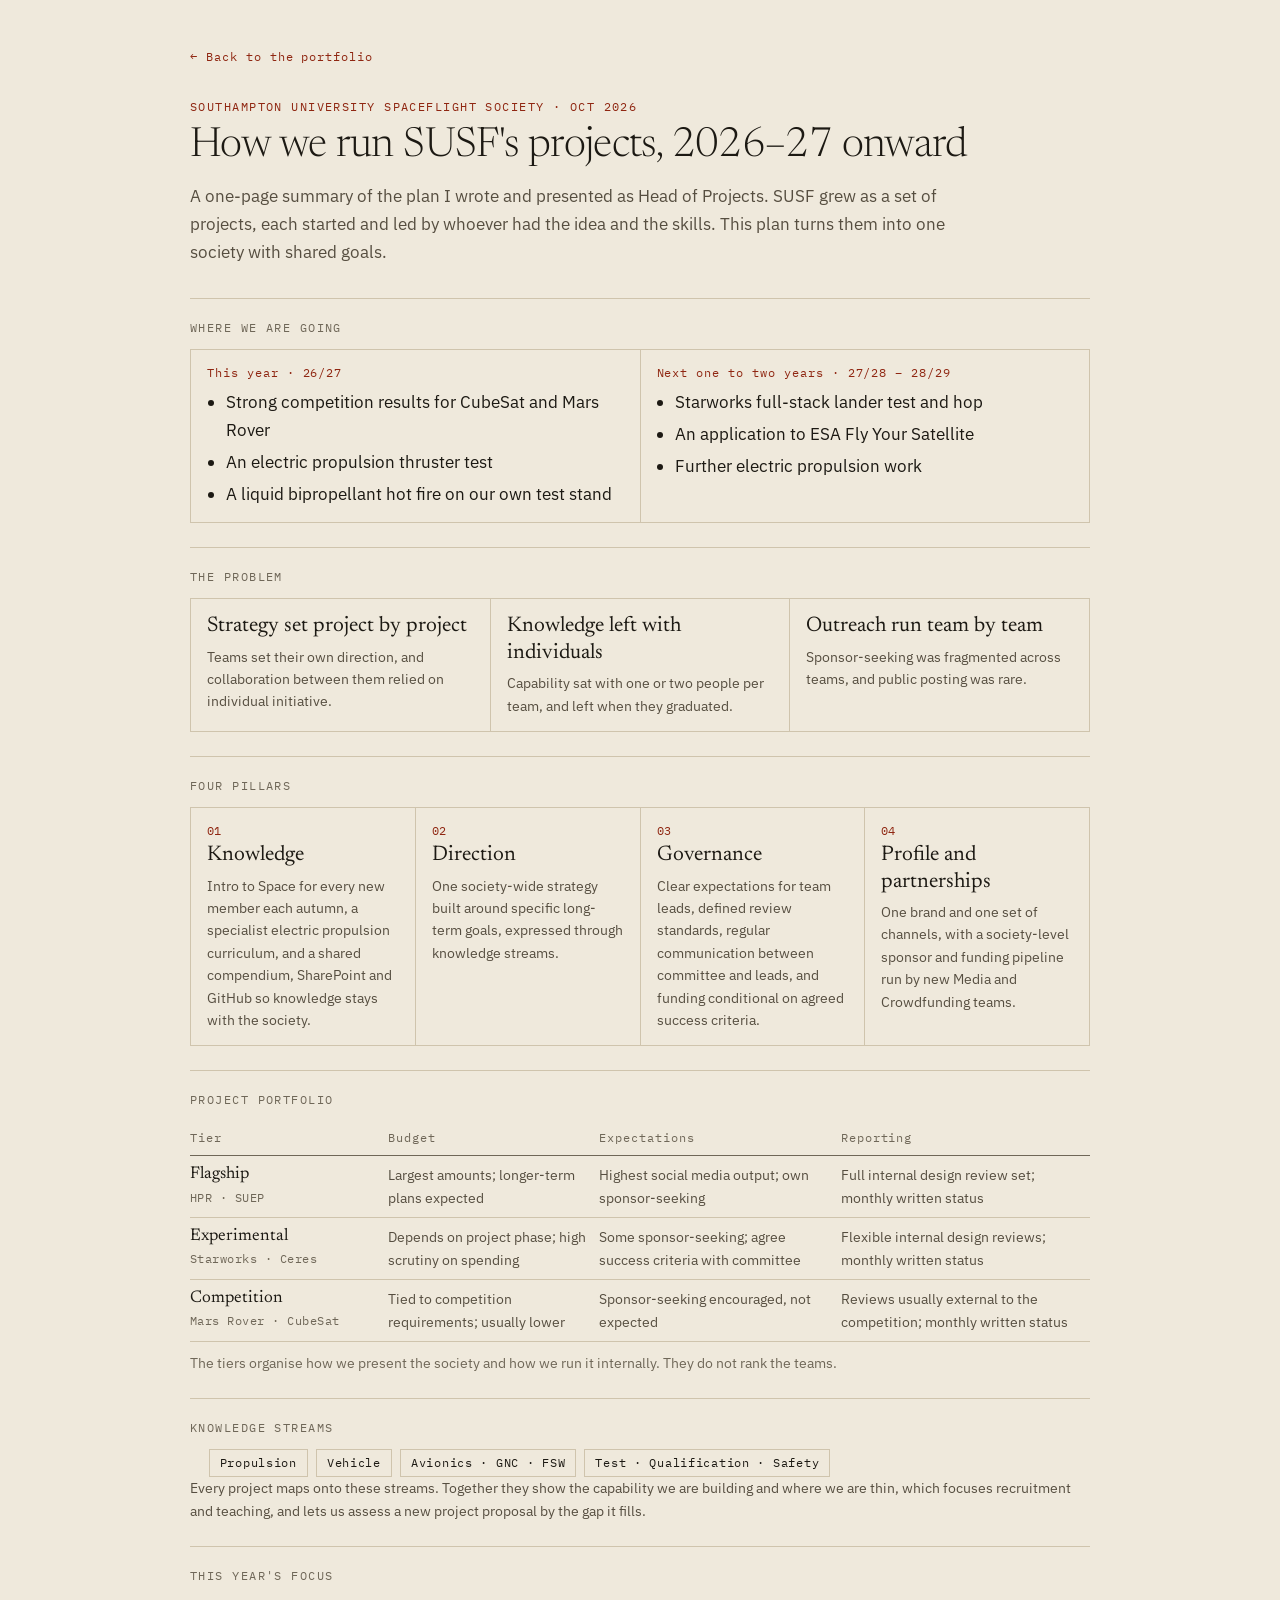
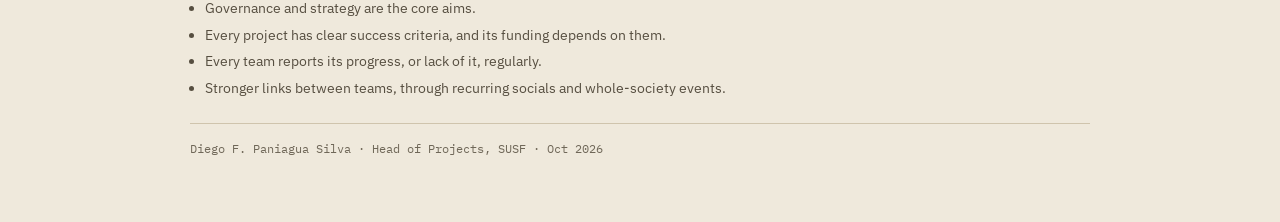
==== strategy.html @ 5a8490ea "Update stylesheet version and enhance About section styles - Updated the stylesheet version in strat" ====
<!doctype html>
<html lang="en">
<head>
  <meta charset="utf-8">
  <meta name="viewport" content="width=device-width, initial-scale=1">
  <title>SUSF Projects Summary</title>
  <meta name="description" content="One-page summary of the plan for Southampton University Spaceflight Society's projects, 2026–27 onward, by Diego Paniagua Silva, Head of Projects.">
  <script>
    try { var t = localStorage.getItem("theme"); if (t) document.documentElement.dataset.theme = t; } catch (e) {}
  </script>
  <link rel="preconnect" href="https://fonts.googleapis.com">
  <link rel="preconnect" href="https://fonts.gstatic.com" crossorigin>
  <link href="https://fonts.googleapis.com/css2?family=IBM+Plex+Mono&family=IBM+Plex+Sans:wght@400;500&family=Newsreader:ital,opsz,wght@0,6..72,300;0,6..72,400;1,6..72,300&display=swap" rel="stylesheet">
  <link rel="stylesheet" href="styles.css?v=2026-10-24g">
  <style>
    /* One-pager: same tokens as the portfolio; fits one A4 sheet when printed. */
    .op { max-width: 980px; margin: 0 auto; padding: 48px var(--gutter) 64px; }
    .op-back { font: var(--s-2)/1.5 var(--mono); letter-spacing: .08em; margin: 0 0 32px; }
    .op-eyebrow { font: var(--s-2)/1.5 var(--mono); letter-spacing: .12em; text-transform: uppercase; color: var(--accent-text); margin: 0 0 8px; }
    .op h1 { font: 300 var(--s4)/1.1 var(--serif); letter-spacing: -.015em; margin: 0 0 12px; }
    .op-lede { color: var(--ink-2); max-width: 46em; margin: 0 0 32px; }
    .op h2 { font: var(--s-2)/1.5 var(--mono); letter-spacing: .12em; text-transform: uppercase; color: var(--ink-3); margin: 0 0 12px; font-weight: 400; }
    .op section { border-top: 1px solid var(--rule); padding: 20px 0 24px; }
    :where(.op) p, :where(.op) li { margin: 0; }
    .op ul { margin: 0; padding-left: 1.1em; }
    .op li + li { margin-top: 4px; }
    .op h3 { font: 400 var(--s1)/1.25 var(--serif); margin: 0 0 6px; }
    .op-cols { display: grid; gap: 1px; background: var(--rule); border: 1px solid var(--rule); }
    .op-cols > div { background: var(--paper); padding: 14px 16px; }
    .op-cols.two { grid-template-columns: repeat(2, minmax(0, 1fr)); }
    .op-cols.three { grid-template-columns: repeat(3, minmax(0, 1fr)); }
    .op-cols.four { grid-template-columns: repeat(4, minmax(0, 1fr)); }
    .op-when { font: var(--s-2)/1.5 var(--mono); letter-spacing: .08em; color: var(--accent-text); margin: 0 0 6px !important; }
    .op-num { font: var(--s-2)/1.5 var(--mono); color: var(--accent-text); margin: 0 0 2px !important; }
    .op-small { font-size: var(--s-1); color: var(--ink-2); }
    .op table { width: 100%; max-width: none; margin: 0; border-collapse: collapse; font-size: var(--s-1); }
    .op th, .op td { text-align: left; vertical-align: top; padding: 8px 12px 8px 0; border-bottom: 1px solid var(--rule); font-family: var(--sans); font-variant-numeric: normal; color: var(--ink-2); }
    .op thead th { border-bottom-color: var(--ink-3); }
    .op thead th { font: var(--s-2)/1.5 var(--mono); letter-spacing: .08em; color: var(--ink-3); font-weight: 400; }
    .op tbody th { font: 400 var(--s0)/1.3 var(--serif); letter-spacing: 0; color: var(--ink); width: 22%; }
    .op tbody th span { display: block; font: var(--s-2)/1.5 var(--mono); letter-spacing: .04em; color: var(--ink-3); margin-top: 2px; }
    .op-note { font-size: var(--s-1); color: var(--ink-3); margin-top: 10px !important; }
    .op-streams { display: flex; flex-wrap: wrap; gap: 8px; margin: 0 0 10px; padding: 0; list-style: none; }
    .op-streams li { margin: 0 !important; font: var(--s-2)/1.5 var(--mono); letter-spacing: .06em; border: 1px solid var(--rule); padding: 4px 10px; }
    .op-sign { font: var(--s-2)/1.5 var(--mono); color: var(--ink-3); border-top: 1px solid var(--rule); padding-top: 16px; margin: 0; }
    @media (max-width: 720px) {
      .op { padding-top: 32px; }
      .op-cols.three, .op-cols.four { grid-template-columns: minmax(0, 1fr); }
      .op table, .op thead, .op tbody, .op tr, .op th, .op td { display: block; }
      .op thead { display: none; }
      .op tbody tr { border-bottom: 1px solid var(--rule); padding: 10px 0; }
      .op th, .op td { border: 0; padding: 2px 0; }
      .op tbody th { width: auto; }
      .op td::before { content: attr(data-label) ": "; color: var(--ink-3); }
    }
    @media (max-width: 480px) { .op-cols.two { grid-template-columns: minmax(0, 1fr); } }
    @page { size: A4; margin: 12mm; }
    @media print {
      .op { padding: 0; max-width: none; font-size: 10.5px; line-height: 1.4; }
      .op-back { display: none; }
      .op h1 { font-size: 26px; margin-bottom: 6px; }
      .op-lede { margin-bottom: 12px; }
      .op section { padding: 10px 0 12px; break-inside: avoid; }
      .op h2 { margin-bottom: 6px; font-size: 9px; }
      .op h3 { font-size: 13px; margin-bottom: 3px; }
      .op-cols > div { padding: 8px 10px; }
      .op-small, .op table, .op-note { font-size: 10px; }
      .op th, .op td { padding: 4px 10px 4px 0; }
      .op tbody th { font-size: 12px; }
      .op-eyebrow, .op-when, .op-num, .op thead th, .op tbody th span, .op-streams li, .op-sign { font-size: 9px; }
      .op li + li { margin-top: 2px; }
    }
  </style>
</head>
<body>
<main class="op">
  <p class="op-back"><a href="index.html#head-of-projects">← Back to the portfolio</a></p>

  <p class="op-eyebrow">Southampton University Spaceflight Society · Oct 2026</p>
  <h1>How we run SUSF's projects, 2026–27 onward</h1>
  <p class="op-lede">A one-page summary of the plan I wrote and presented as Head of Projects. SUSF grew as a set of projects, each started and led by whoever had the idea and the skills. This plan turns them into one society with shared goals.</p>

  <section>
    <h2>Where we are going</h2>
    <div class="op-cols two">
      <div>
        <p class="op-when">This year · 26/27</p>
        <ul>
          <li>Strong competition results for CubeSat and Mars Rover</li>
          <li>An electric propulsion thruster test</li>
          <li>A liquid bipropellant hot fire on our own test stand</li>
        </ul>
      </div>
      <div>
        <p class="op-when">Next one to two years · 27/28 – 28/29</p>
        <ul>
          <li>Starworks full-stack lander test and hop</li>
          <li>An application to ESA Fly Your Satellite</li>
          <li>Further electric propulsion work</li>
        </ul>
      </div>
    </div>
  </section>

  <section>
    <h2>The problem</h2>
    <div class="op-cols three">
      <div><h3>Strategy set project by project</h3><p class="op-small">Teams set their own direction, and collaboration between them relied on individual initiative.</p></div>
      <div><h3>Knowledge left with individuals</h3><p class="op-small">Capability sat with one or two people per team, and left when they graduated.</p></div>
      <div><h3>Outreach run team by team</h3><p class="op-small">Sponsor-seeking was fragmented across teams, and public posting was rare.</p></div>
    </div>
  </section>

  <section>
    <h2>Four pillars</h2>
    <div class="op-cols four">
      <div><p class="op-num">01</p><h3>Knowledge</h3><p class="op-small">Intro to Space for every new member each autumn, a specialist electric propulsion curriculum, and a shared compendium, SharePoint and GitHub so knowledge stays with the society.</p></div>
      <div><p class="op-num">02</p><h3>Direction</h3><p class="op-small">One society-wide strategy built around specific long-term goals, expressed through knowledge streams.</p></div>
      <div><p class="op-num">03</p><h3>Governance</h3><p class="op-small">Clear expectations for team leads, defined review standards, regular communication between committee and leads, and funding conditional on agreed success criteria.</p></div>
      <div><p class="op-num">04</p><h3>Profile and partnerships</h3><p class="op-small">One brand and one set of channels, with a society-level sponsor and funding pipeline run by new Media and Crowdfunding teams.</p></div>
    </div>
  </section>

  <section>
    <h2>Project portfolio</h2>
    <table>
      <thead><tr><th scope="col">Tier</th><th scope="col">Budget</th><th scope="col">Expectations</th><th scope="col">Reporting</th></tr></thead>
      <tbody>
        <tr><th scope="row">Flagship<span>HPR · SUEP</span></th><td data-label="Budget">Largest amounts; longer-term plans expected</td><td data-label="Expectations">Highest social media output; own sponsor-seeking</td><td data-label="Reporting">Full internal design review set; monthly written status</td></tr>
        <tr><th scope="row">Experimental<span>Starworks · Ceres</span></th><td data-label="Budget">Depends on project phase; high scrutiny on spending</td><td data-label="Expectations">Some sponsor-seeking; agree success criteria with committee</td><td data-label="Reporting">Flexible internal design reviews; monthly written status</td></tr>
        <tr><th scope="row">Competition<span>Mars Rover · CubeSat</span></th><td data-label="Budget">Tied to competition requirements; usually lower</td><td data-label="Expectations">Sponsor-seeking encouraged, not expected</td><td data-label="Reporting">Reviews usually external to the competition; monthly written status</td></tr>
      </tbody>
    </table>
    <p class="op-note">The tiers organise how we present the society and how we run it internally. They do not rank the teams.</p>
  </section>

  <section>
    <h2>Knowledge streams</h2>
    <ul class="op-streams">
      <li>Propulsion</li><li>Vehicle</li><li>Avionics · GNC · FSW</li><li>Test · Qualification · Safety</li>
    </ul>
    <p class="op-small">Every project maps onto these streams. Together they show the capability we are building and where we are thin, which focuses recruitment and teaching, and lets us assess a new project proposal by the gap it fills.</p>
  </section>

  <section>
    <h2>This year's focus</h2>
    <ul class="op-small">
      <li>Governance and strategy are the core aims.</li>
      <li>Every project has clear success criteria, and its funding depends on them.</li>
      <li>Every team reports its progress, or lack of it, regularly.</li>
      <li>Stronger links between teams, through recurring socials and whole-society events.</li>
    </ul>
  </section>

  <p class="op-sign">Diego F. Paniagua Silva · Head of Projects, SUSF · Oct 2026</p>
</main>
</body>
</html>
---- styles.css ----
@charset "UTF-8";
/* Design System v2 — web profile.
   Anchor 17px, modular ratio 1.25. Follows the visitor's system theme; the toggle overrides it; print is always light. */

:root {
  /* Dark — screen default */
  --paper: #0b0d0f;
  --paper-2: #12161a;
  --paper-3: #1c2329;
  --rule: #262e35;
  --ink: #e9e7e2;
  --ink-2: #99a3ab;
  --ink-3: #788289;
  --accent: #ae3019;
  --accent-text: #d95a40;
  --accent-wash: #26130f;
  --state-ok: #7d9668;
  --state-warn: #c09c62;

  /* Type scale (s-2 … s5) */
  --s-2: 12px;        /* raised from 10.88px: 12px readability floor */
  --s-1: 13.6px;
  --s0: 17px;
  --s1: 21.25px;
  --s2: 26.56px;
  --s3: 33.2px;
  --s4: 41.5px;
  --s5: 51.88px;

  --serif: "Newsreader", Georgia, serif;
  --sans: "IBM Plex Sans", system-ui, -apple-system, "Segoe UI", sans-serif;
  --mono: "IBM Plex Mono", ui-monospace, "SF Mono", Menlo, monospace;

  --gutter: 40px;
  color-scheme: dark;
}

@media (prefers-color-scheme: light) {
  :root:not([data-theme="dark"]) {
    --paper: #efe9dc;
    --paper-2: #f8f3e8;
    --paper-3: #e4dcc9;
    --rule: #cfc4ad;
    --ink: #1c1913;
    --ink-2: #564e40;
    --ink-3: #6f6758;
    --accent: #9b2a13;
    --accent-text: #8f2611;
    --accent-wash: #efdfd4;
    --state-ok: #4f6b3f;
    --state-warn: #826227;
    color-scheme: light;
  }
}

:root[data-theme="light"] {
  --paper: #efe9dc;
  --paper-2: #f8f3e8;
  --paper-3: #e4dcc9;
  --rule: #cfc4ad;
  --ink: #1c1913;
  --ink-2: #564e40;
  --ink-3: #6f6758;
  --accent: #9b2a13;
  --accent-text: #8f2611;
  --accent-wash: #efdfd4;
  --state-ok: #4f6b3f;
  --state-warn: #826227;
  color-scheme: light;
}

* { box-sizing: border-box; }

html { scroll-padding-top: 72px; }

body {
  margin: 0;
  background: var(--paper);
  color: var(--ink);
  font: 400 var(--s0)/1.65 var(--sans);
  -webkit-font-smoothing: antialiased;
  transition: background .25s ease, color .25s ease;
}

a { color: var(--accent-text); text-decoration: none; }
a:hover { text-decoration: underline; text-decoration-thickness: 1px; text-underline-offset: .18em; }
:focus-visible { outline: 2px solid var(--accent-text); outline-offset: 2px; }

.skip {
  position: absolute; left: -9999px; top: 8px; z-index: 20;
  background: var(--paper-2); color: var(--ink); padding: 8px 16px;
  font: var(--s-1) var(--mono);
}
.skip:focus { left: 8px; }

.wrap { max-width: 1180px; margin: 0 auto; padding: 0 var(--gutter); }
.measure { max-width: 860px; }

/* ---------- Top bar ---------- */
.topbar {
  position: sticky; top: 0; z-index: 10;
  background: var(--paper);
  border-bottom: 1px solid var(--rule);
  transition: background .25s ease;
}
.topbar .wrap { display: flex; align-items: center; gap: 32px; height: 56px; }
.topbar .name { font: 400 var(--s1)/1 var(--serif); color: var(--ink); white-space: nowrap; letter-spacing: -.01em; }
.topbar .name:hover { text-decoration: none; }
.topbar nav { display: flex; gap: 24px; margin-left: auto; overflow-x: auto; scrollbar-width: none; }
.topbar nav::-webkit-scrollbar { display: none; }
.topbar nav a { font: var(--s-2)/1 var(--mono); letter-spacing: .12em; color: var(--ink-2); white-space: nowrap; }
.topbar nav a:hover { color: var(--ink); text-decoration: none; }

.toggle {
  flex: none; width: 30px; height: 30px; border-radius: 50%;
  border: 1px solid var(--rule); background: none; color: var(--ink-2);
  display: grid; place-items: center; cursor: pointer; padding: 0;
}
.toggle:hover { color: var(--ink); }
.toggle svg { width: 13px; height: 13px; }

/* ---------- Data rows, inline: key/value pairs on one line ---------- */
.meta { display: flex; flex-wrap: wrap; gap: 6px 28px; margin: 0; }
.meta > span { display: inline-flex; align-items: baseline; gap: 10px; }
.meta .k { font: var(--s-2)/1.5 var(--mono); letter-spacing: .12em; color: var(--ink-3); }
.meta .v { font-size: var(--s-1); line-height: 1.5; color: var(--ink); }

/* ---------- Hero ---------- */
.hero { padding: 64px 0; border-bottom: 1px solid var(--rule); }
.hero h1 {
  font: 300 clamp(var(--s4), 6vw, var(--s5))/1.08 var(--serif);
  letter-spacing: -.015em; margin: 0 0 24px;
}
.hero .lede { font-size: var(--s1); line-height: 1.5; color: var(--ink-2); max-width: 32em; margin: 0 0 24px; }
.hero .lede strong { color: var(--ink); font-weight: 500; }
.hero .meta { margin-bottom: 32px; }
.hero-grid { display: grid; grid-template-columns: minmax(0, 1.55fr) minmax(0, .95fr); gap: 0 72px; align-items: center; }

/* Portrait with orbits */
.portrait { position: relative; margin: 0; aspect-ratio: 1; max-width: 420px; width: 100%; justify-self: end; display: grid; place-items: center; }
.orbits { position: absolute; inset: 0; width: 100%; height: 100%; overflow: visible; }
.orbit { transform-origin: 150px 150px; transform: rotate(var(--r)); animation: orbit var(--t) linear infinite; }
.orbit.rev { animation-name: orbit-rev; }
.orbit ellipse { fill: none; stroke: var(--rule); stroke-width: 1; }
.orbit.dashed ellipse { stroke-dasharray: 3 5; }
.orbit.dotted ellipse { stroke-dasharray: 2 6; }
.orbit .body { fill: var(--ink-2); }
.orbit .body.accent { fill: var(--accent); }
@keyframes orbit { from { transform: rotate(var(--r)); } to { transform: rotate(calc(var(--r) + 360deg)); } }
@keyframes orbit-rev { from { transform: rotate(var(--r)); } to { transform: rotate(calc(var(--r) - 360deg)); } }
@media (prefers-reduced-motion: reduce) { .orbit { animation: none; } }

.photo {
  position: relative; width: 52%; aspect-ratio: 1; border-radius: 50%; overflow: hidden;
  background: var(--paper-3); border: 1px solid var(--rule);
  display: grid; place-items: center;
}
.photo span { font: var(--s-2)/1 var(--mono); letter-spacing: .12em; color: var(--ink-2); }
.photo img { position: absolute; inset: 0; width: 100%; height: 100%; object-fit: cover; }

/* Buttons */
.links { display: flex; flex-wrap: wrap; gap: 12px; }
.btn[hidden] { display: none; }
.btn {
  font: var(--s-2)/1 var(--mono); letter-spacing: .12em;
  padding: 13px 22px; border: 1px solid var(--rule); color: var(--ink-2); background: none; cursor: pointer;
}
.btn:hover { color: var(--ink); text-decoration: none; }
.btn.primary { border-color: var(--accent); color: var(--accent-text); }

/* Hairline grid */
.grid {
  display: grid; gap: 1px;
  background: var(--rule); border: 1px solid var(--rule);
}
.grid > * { background: var(--paper-2); }


/* ---------- Sections ---------- */
section.block { padding: 64px 0 0; }
.block-head { margin-bottom: 32px; display: flex; flex-wrap: wrap; align-items: flex-end; justify-content: space-between; gap: 16px 32px; }
.block-head .num { font: var(--s-2)/1.5 var(--mono); letter-spacing: .12em; color: var(--accent-text); margin: 0 0 8px; }
.block-head h2 { font: 300 var(--s4)/1.1 var(--serif); letter-spacing: -.015em; margin: 0 0 12px; }
.block-head p { color: var(--ink-2); max-width: 62ch; margin: 0; }
.block-head .btn { padding: 9px 16px; }

/* ---------- About (in the title section) ---------- */
.about { max-width: 62ch; margin: 0 0 24px; border-top: 1px solid var(--rule); border-bottom: 1px solid var(--rule); }
.about > summary { list-style: none; cursor: pointer; display: flex; justify-content: space-between; align-items: center; gap: 16px; padding: 12px 0; }
.about > summary::-webkit-details-marker { display: none; }
.about-label { font: var(--s-1)/1.5 var(--mono); letter-spacing: .12em; color: var(--accent-text); }
.about .fold { display: inline-flex; align-items: center; justify-content: center; width: 28px; height: 28px; border: 1px solid var(--accent); color: var(--accent-text); font-size: var(--s0); }
.about > summary:hover .about-label { color: var(--ink); }
.about > summary:hover .fold { background: var(--accent); color: var(--paper); }
.about[open] .fold::after { content: "\2212"; }
.about-body { padding: 4px 0 8px; }
.about p { color: var(--ink-2); margin: 0 0 12px; }

/* ---------- Flagships ---------- */
.flagship { border-top: 1px solid var(--ink-3); padding: 28px 0 0; }
.flagship > summary { list-style: none; cursor: pointer; display: block; padding-bottom: 28px; }
.flagship > summary::-webkit-details-marker { display: none; }
.flagship[open] > summary { padding-bottom: 0; }
.flagship[open] { padding-bottom: 40px; }
.flag-top { display: flex; justify-content: space-between; align-items: baseline; gap: 16px; margin: 0 0 12px; }
.flag-label { font: var(--s-2)/1.5 var(--mono); letter-spacing: .12em; color: var(--accent-text); }
.flagship[open] .fold::after { content: "\2212"; }
.flagship > summary:hover .fold { color: var(--ink); }
.lead-short { display: block; color: var(--ink-2); max-width: 62ch; }
.flagship[open] .lead-short { display: none; }
.flag-body .lead { margin: 0 0 20px; }
.flag-body { padding-top: 4px; }
.flagship h3 { font: 400 var(--s3)/1.15 var(--serif); letter-spacing: -.015em; margin: 0 0 10px; max-width: 22em; }
.flagship.main h3 { font-size: var(--s4); font-weight: 300; }
.flagship .meta { margin-bottom: 20px; }
.flagship .lead { color: var(--ink-2); max-width: 62ch; }
.flagship.main .lead { font-size: var(--s1); line-height: 1.5; color: var(--ink); max-width: 34em; }
.flagship .sections { margin-bottom: 24px; }
.meta .v.status { text-align: left; }

/* Before -> after table: text in every column */
table.ba { max-width: 720px; }
table.ba th, table.ba td { text-align: left; font-family: var(--sans); font-variant-numeric: normal; }
table.ba td:first-child { font: var(--s-2)/1.5 var(--mono); letter-spacing: .12em; color: var(--ink-3); white-space: nowrap; }
table.ba td:nth-child(2) { color: var(--ink-3); }
table.ba td:nth-child(3) { color: var(--ink); font-size: var(--s-1); }

.sections .rows { margin-top: 12px; max-width: 420px; }
.rows { margin: 0; }
.rows div { display: flex; justify-content: space-between; align-items: baseline; gap: 16px; padding: 6px 0; border-bottom: 1px solid var(--rule); }
.rows div:first-child { border-top: 1px solid var(--rule); }
.rows dt { font: var(--s-2)/1.5 var(--mono); letter-spacing: .12em; color: var(--ink-3); margin: 0; }
.rows dd { margin: 0; font-size: var(--s-1); color: var(--ink); text-align: right; }

/* Dated list (milestones, timelines inside an entry) */
.dated { margin: 0; padding: 0; list-style: none; }
.dated li { display: grid; grid-template-columns: 88px minmax(0, 1fr); gap: 16px; padding: 6px 0; border-bottom: 1px solid var(--rule); }
.dated li:first-child { border-top: 1px solid var(--rule); }
.dated .d { font: var(--s-2)/1.9 var(--mono); letter-spacing: .12em; color: var(--ink-3); }

/* Placeholder for a missing asset: visible on purpose until filled */
.asset-todo {
  display: block; margin: 8px 0 0; padding: 14px 16px; max-width: 420px;
  border: 1px dashed var(--accent); background: var(--accent-wash); color: var(--accent-text);
  font: var(--s-2)/1.5 var(--mono); letter-spacing: .12em;
}

.when-mini { font: var(--s-2)/1.5 var(--mono); letter-spacing: .12em; color: var(--ink-3); margin: 0 0 8px; }
.xlink { margin: 0; color: var(--ink-2); }
.next-text { font-size: var(--s1); line-height: 1.5; color: var(--ink) !important; }
.journey li.upcoming::before { border-style: dashed; }
.journey li.upcoming .when { color: var(--accent-text); }
.journey li.milestone::before { border-style: solid; background: var(--accent); width: 13px; height: 13px; top: 5px; left: calc(var(--date) + var(--gap) / 2 - 6px); }
.journey li.milestone h3 { font-size: var(--s2); color: var(--accent-text); }

/* ---------- Ledger: one row per piece, click to open ---------- */
.ledger { --cols: 120px minmax(0, 1fr) 112px 16px; border-top: 1px solid var(--ink-3); }
.ledger-head, .row > summary { display: grid; grid-template-columns: var(--cols); gap: 24px; }
.ledger-head {
  padding: 8px 0; border-bottom: 1px solid var(--rule);
  font: var(--s-2)/1.5 var(--mono); letter-spacing: .12em; color: var(--ink-3);
}
.ledger-head span:nth-child(3) { text-align: right; }

.row { border-bottom: 1px solid var(--rule); }
.row > summary { list-style: none; cursor: pointer; align-items: baseline; padding: 16px 0; }
.row:not([open]) .hook { display: none; }
.row:not([open]) h3 { margin: 0; }
.row > summary::-webkit-details-marker { display: none; }
.row .when { font: var(--s-2)/1.5 var(--mono); letter-spacing: .12em; color: var(--ink-3); }
.row h3 { font: 400 var(--s1)/1.3 var(--serif); letter-spacing: -.01em; margin: 0 0 4px; }
.hook { display: block; color: var(--ink-2); font-size: var(--s-1); line-height: 1.55; max-width: 62ch; }
.status { font: var(--s-2)/1.5 var(--mono); letter-spacing: .12em; text-align: right; }
.status.ok { color: var(--state-ok); }
.status.warn { color: var(--state-warn); }
.status.off { color: var(--ink-3); }
.status.accent { color: var(--accent-text); }
.fold { font: var(--s-1)/1 var(--mono); color: var(--ink-3); text-align: right; }
.fold::after { content: "+"; }
.row[open] .fold::after { content: "\2212"; }
.row > summary:hover .fold, .row > summary:hover .when { color: var(--ink); }

.row-body { padding: 0 0 32px calc(120px + 24px); }
.row-body .meta { margin-bottom: 20px; }

/* Six-part engineering write-up: why, method, stack & code, learnt, next */
.sections { margin: 0; max-width: 64ch; }
.sections > div { padding: 16px 0; border-top: 1px solid var(--rule); }
.sections > div:first-child { border-top: 0; padding-top: 0; }
.sections dt { font: var(--s-2)/1.5 var(--mono); letter-spacing: .12em; color: var(--ink-3); margin: 0 0 6px; }
.sections dd { margin: 0; color: var(--ink-2); }
.sections table { margin: 16px 0 0; }
.sections .tags { margin-bottom: 8px; }
.sections .note { font-size: var(--s-1); color: var(--ink-3); }
.sections .repo { font: var(--s-2)/1.5 var(--mono); letter-spacing: .06em; }
.todo { background: var(--accent-wash); color: var(--accent-text); padding: 2px 6px; font-size: var(--s-1); }

.metrics { grid-template-columns: repeat(3, 1fr); margin: 0 0 24px; max-width: 720px; }
.metrics > div { background: var(--paper); padding: 16px; }
.metrics b { display: block; font: 400 var(--s2)/1.15 var(--serif); letter-spacing: -.01em; white-space: nowrap; margin-bottom: 4px; }
.metrics span { display: block; font-size: var(--s-1); line-height: 1.4; color: var(--ink-2); }

.points { margin: 0 0 24px; padding-left: 20px; max-width: 62ch; }
.points li { margin: 0 0 8px; color: var(--ink-2); }
.points li strong { color: var(--ink); font-weight: 500; }
.points li::marker { color: var(--ink-3); }

.tags { display: flex; flex-wrap: wrap; gap: 4px 16px; margin: 0; padding: 0; list-style: none; }
.tags li { font: var(--s-2)/1.5 var(--mono); letter-spacing: .12em; color: var(--ink-3); }

.foot { display: flex; flex-wrap: wrap; align-items: baseline; justify-content: space-between; gap: 12px 24px; }
.foot a { font: var(--s-2)/1.5 var(--mono); letter-spacing: .12em; }

/* "More detail" inside a card */
.more { margin-top: 24px; border-top: 1px solid var(--rule); padding-top: 16px; max-width: 62ch; }
.more > summary {
  cursor: pointer; list-style: none;
  font: var(--s-2)/1.5 var(--mono); letter-spacing: .12em; color: var(--accent-text);
}
.more > summary::-webkit-details-marker { display: none; }
.more > summary::before { content: "+ "; }
.more[open] > summary::before { content: "− "; }
.more h4 { font: 400 var(--s1)/1.3 var(--serif); margin: 24px 0 8px; }
.more p { margin: 0 0 16px; color: var(--ink-2); font-size: var(--s-1); line-height: 1.7; }
.more p strong { color: var(--ink); font-weight: 500; }

table { border-collapse: collapse; width: 100%; max-width: 62ch; margin: 0 0 24px; font-size: var(--s-1); }
th { font: var(--s-2)/1.5 var(--mono); letter-spacing: .12em; color: var(--ink-3); text-align: left; font-weight: 400; border-bottom: 1px solid var(--ink-3); padding: 8px 12px 8px 0; }
td { border-bottom: 1px solid var(--rule); padding: 8px 12px 8px 0; color: var(--ink-2); }
th:not(:first-child), td:not(:first-child) { text-align: right; font-variant-numeric: tabular-nums; }
td:not(:first-child) { font-family: var(--mono); color: var(--ink); }

.subhead { font: 400 var(--s1)/1.3 var(--serif); margin: 48px 0 16px; }

.mini { grid-template-columns: repeat(auto-fit, minmax(260px, 360px)); width: fit-content; max-width: 100%; }
.mini article { padding: 24px; }
.mini h4 { font: 400 var(--s1)/1.3 var(--serif); margin: 0 0 8px; }
.mini p { font-size: var(--s-1); color: var(--ink-2); margin: 0 0 16px; }

/* ---------- Journey ---------- */
/* Timeline: date column, a vertical rule, and a marker per entry */
.journey { --date: 96px; --gap: 36px; margin: 0; padding: 0; list-style: none; position: relative; max-width: 900px; }
.journey::before {
  content: ""; position: absolute; top: 8px; bottom: 8px;
  left: calc(var(--date) + var(--gap) / 2); width: 1px; background: var(--rule);
}
.journey li {
  position: relative; display: grid; grid-template-columns: var(--date) minmax(0, 1fr);
  column-gap: var(--gap); padding: 0 0 32px;
}
.journey li::before {
  content: ""; position: absolute; top: 7px;
  left: calc(var(--date) + var(--gap) / 2 - 4px);
  width: 9px; height: 9px; border-radius: 50%;
  background: var(--paper); border: 1px solid var(--accent);
}
.journey li > * { grid-column: 2; }
.journey .when {
  grid-column: 1; grid-row: 1 / span 3; text-align: right;
  font: var(--s-2)/1.5 var(--mono); letter-spacing: .12em; color: var(--ink-3); margin: 4px 0 0;
}
.journey h3 { font: 400 var(--s1)/1.3 var(--serif); letter-spacing: -.01em; margin: 0 0 8px; }
.journey p { margin: 0; color: var(--ink-2); max-width: 62ch; }
.journey .thumb { margin: 16px 0 0; max-width: 320px; }
.journey .thumb img { display: block; width: 100%; aspect-ratio: 4 / 3; object-fit: cover; border: 1px solid var(--rule); }
.journey .thumb figcaption { font: var(--s-1)/1.5 var(--sans); letter-spacing: 0; color: var(--ink-3); margin-top: 6px; }

/* ---------- Journey year groups ---------- */
.years { border-top: 1px solid var(--ink-3); max-width: 900px; }
.year { border-bottom: 1px solid var(--rule); }
.year > summary { list-style: none; cursor: pointer; display: flex; align-items: baseline; gap: 20px; padding: 16px 0; }
.year > summary::-webkit-details-marker { display: none; }
.year-label { font: 400 var(--s2)/1.2 var(--serif); letter-spacing: -.01em; color: var(--ink); }
.year-count { font: var(--s-2)/1.5 var(--mono); letter-spacing: .12em; color: var(--ink-3); }
.year > summary .fold { margin-left: auto; }
.year[open] .fold::after { content: "\2212"; }
.year > summary:hover .fold, .year > summary:hover .year-count { color: var(--ink); }
.year > .journey { padding: 8px 0 8px; }

/* ---------- Closing: what's next ---------- */
.closing .num { font: var(--s-2)/1.5 var(--mono); letter-spacing: .12em; color: var(--accent-text); margin: 0 0 8px; }
.closing h2 { font: 300 var(--s4)/1.1 var(--serif); letter-spacing: -.015em; margin: 0 0 12px; }
.closing .next-text { max-width: 34em; margin: 0 0 28px; }

/* ---------- Footer ---------- */
footer { border-top: 1px solid var(--rule); margin-top: 64px; padding: 48px 0 64px; }
footer .wrap { display: flex; flex-wrap: wrap; gap: 12px 32px; justify-content: space-between; }
footer, footer a { font: var(--s-2)/1.5 var(--mono); letter-spacing: .12em; }
footer { color: var(--ink-3); }

/* ---------- Breakpoints: 1024 / 720 ---------- */
@media (max-width: 1024px) {
  .metrics b { font-size: var(--s1); }
}

@media (max-width: 720px) {
  :root { --gutter: 16px; }
  .topbar .name { display: none; }
  .topbar .wrap { gap: 12px; }
  .topbar nav { margin-left: 0; gap: 10px; }
  .topbar nav a { letter-spacing: 0; }
  .topbar nav a[href="#contact"] { display: none; }
  .toggle { margin-left: auto; }
  .hero { padding: 64px 0; }
  .hero .lede { font-size: var(--s0); }
  .hero-grid { grid-template-columns: minmax(0, 1fr); }
  .portrait { grid-row: 1; justify-self: center; max-width: 260px; margin-bottom: 32px; }
  section.block { padding-top: 64px; }
  .block-head h2, .closing h2 { font-size: var(--s3); }
  .ledger-head { display: none; }
  .row > summary { grid-template-columns: minmax(0, 1fr) auto auto; gap: 4px 12px; }
  .row .when { grid-column: 1; grid-row: 1; }
  .row .status { grid-column: 2; grid-row: 1; }
  .row .fold { grid-column: 3; grid-row: 1; }
  .row > summary > div { grid-column: 1 / -1; }
  .row-body { padding-left: 0; }
  .flagship.main h3 { font-size: var(--s3); }
  .flagship h3 { font-size: var(--s2); }
  .flagship.main .lead { font-size: var(--s0); }
  table.ba td:first-child { white-space: normal; }


  .journey::before { left: 4px; }
  .journey li { grid-template-columns: minmax(0, 1fr); padding-left: 28px; }
  .journey li::before { left: 0; }
  .journey li.milestone::before { left: -2px; }
  .journey li > *, .journey .when { grid-column: 1; }
  .journey .when { grid-row: auto; text-align: left; margin: 0 0 4px; }

  /* Hairline grid fallback: single column, rules between cells */
  .grid { display: block; background: none; border: 0; }
  .grid > * { border-top: 1px solid var(--rule); }
  .grid > *:last-child { border-bottom: 1px solid var(--rule); }
  .metrics > div { background: none; padding: 12px 0; }
  .mini article { padding: 24px 0; background: none; }
}

@media print {
  :root, :root[data-theme] {
    --paper: #efe9dc; --paper-2: #f8f3e8; --paper-3: #e4dcc9; --rule: #cfc4ad;
    --ink: #1c1913; --ink-2: #564e40; --ink-3: #6f6758;
    --accent: #9b2a13; --accent-text: #8f2611; --state-ok: #4f6b3f; --state-warn: #826227;
    color-scheme: light;
  }
  .topbar, .toggle, .skip, .fold, .block-head .btn, .more > summary, .ledger-head { display: none; }
}

/* Key/value rows nested inside a section keep their own styling */
.sections .rows dt { margin: 0; }
.sections .rows dd { color: var(--ink); }

/* Current section in the nav, and back-to-top links */
.topbar nav a.active { color: var(--accent-text); }
.to-top { margin: 24px 0 0; text-align: right; }
.to-top a { font: var(--s-2)/1.5 var(--mono); letter-spacing: .12em; color: var(--ink-3); }
.to-top a:hover { color: var(--ink); text-decoration: none; }
@media print { .to-top { display: none; } }

/* Figure inside a flagship */
.figure { margin: 0 0 24px; max-width: 560px; }
.figure img { display: block; width: 100%; height: auto; border: 1px solid var(--rule); }
.figure figcaption { font: var(--s-1)/1.5 var(--sans); letter-spacing: 0; color: var(--ink-3); margin-top: 6px; }

/* Screenshot gallery inside a flagship (2 x 2, one column on phones) */
.gallery { display: grid; grid-template-columns: repeat(2, minmax(0, 1fr)); gap: 16px; margin: 0 0 28px; max-width: 980px; }
.gallery figure { margin: 0; }
.gallery img { display: block; width: 100%; height: auto; border: 1px solid var(--rule); }
.gallery figcaption { font: var(--s-1)/1.5 var(--sans); letter-spacing: 0; color: var(--ink-3); margin-top: 6px; }
@media (max-width: 720px) { .gallery { grid-template-columns: minmax(0, 1fr); } }
.row-body .gallery { margin: 16px 0; max-width: 820px; align-items: start; }
.row-body .gallery + .sections > div:first-child { border-top: 1px solid var(--rule); padding-top: 16px; }

/* Photo grid (uniform 4:3 thumbnails; click for the full photo) */
.sections > div:has(.photos) dd { max-width: none; }
.photos { display: grid; grid-template-columns: repeat(3, minmax(0, 1fr)); gap: 12px; margin-top: 8px; width: 100%; }
/* On wide screens the grid breaks out past the text column to 980px; below that it would overflow. */
@media (min-width: 1240px) { .photos { width: 980px; } }
.photos figure { margin: 0; }
.photos img { display: block; width: 100%; height: auto; aspect-ratio: 4 / 3; object-fit: cover; border: 1px solid var(--rule); }
.photos figcaption { font: var(--s-1)/1.5 var(--sans); letter-spacing: 0; color: var(--ink-3); margin-top: 6px; }
@media (max-width: 720px) { .photos { grid-template-columns: repeat(2, minmax(0, 1fr)); } }
.sections > div:has(.photos) dd { max-width: none; }
.photos.two { grid-template-columns: repeat(2, minmax(0, 1fr)); align-items: start; }
.photos.two img { aspect-ratio: auto; object-fit: contain; }
@media (max-width: 720px) { .photos.two { grid-template-columns: minmax(0, 1fr); } }
.photos.natural { align-items: start; }
.photos.wide img { aspect-ratio: 16 / 9; object-fit: cover; }
.photos .video { margin: 0; max-width: none; }
.photos .video video { aspect-ratio: 16 / 9; }
.photos .video figcaption { margin-top: 6px; }
.caption-note { font: var(--s-1)/1.5 var(--sans); color: var(--ink-3); margin-top: 8px; }
.photos.natural img { aspect-ratio: auto; }

/* Inline video */
.video { margin: 16px 0 0; max-width: 480px; }
.video video { display: block; width: 100%; height: auto; border: 1px solid var(--rule); background: #000; }
.video figcaption { font-size: var(--s-1); color: var(--ink-3); margin-top: 8px; line-height: 1.5; }

/* Scorpio 3 media: CAD and video stacked on the left, tall FEA on the right */
.media-stack { grid-template-rows: auto auto; }
.media-stack > figure:nth-child(1) { grid-column: 1; grid-row: 1; }
.media-stack > figure:nth-child(2) { grid-column: 2; grid-row: 1 / span 2; }
.media-stack > figure:nth-child(3) { grid-column: 1; grid-row: 2; margin: 0; max-width: none; }
@media (max-width: 720px) {
  .media-stack > figure:nth-child(n) { grid-column: 1; grid-row: auto; }
}

/* Document list (downloads) */
.docs { list-style: none; margin: 0 0 8px; padding: 0; }
.docs li { padding: 6px 0; border-bottom: 1px solid var(--rule); display: flex; flex-wrap: wrap; gap: 4px 12px; align-items: baseline; }
.docs li:first-child { border-top: 1px solid var(--rule); }
.docs a::after { content: " →"; }
.sections dd p.note { margin: 8px 0 0; }
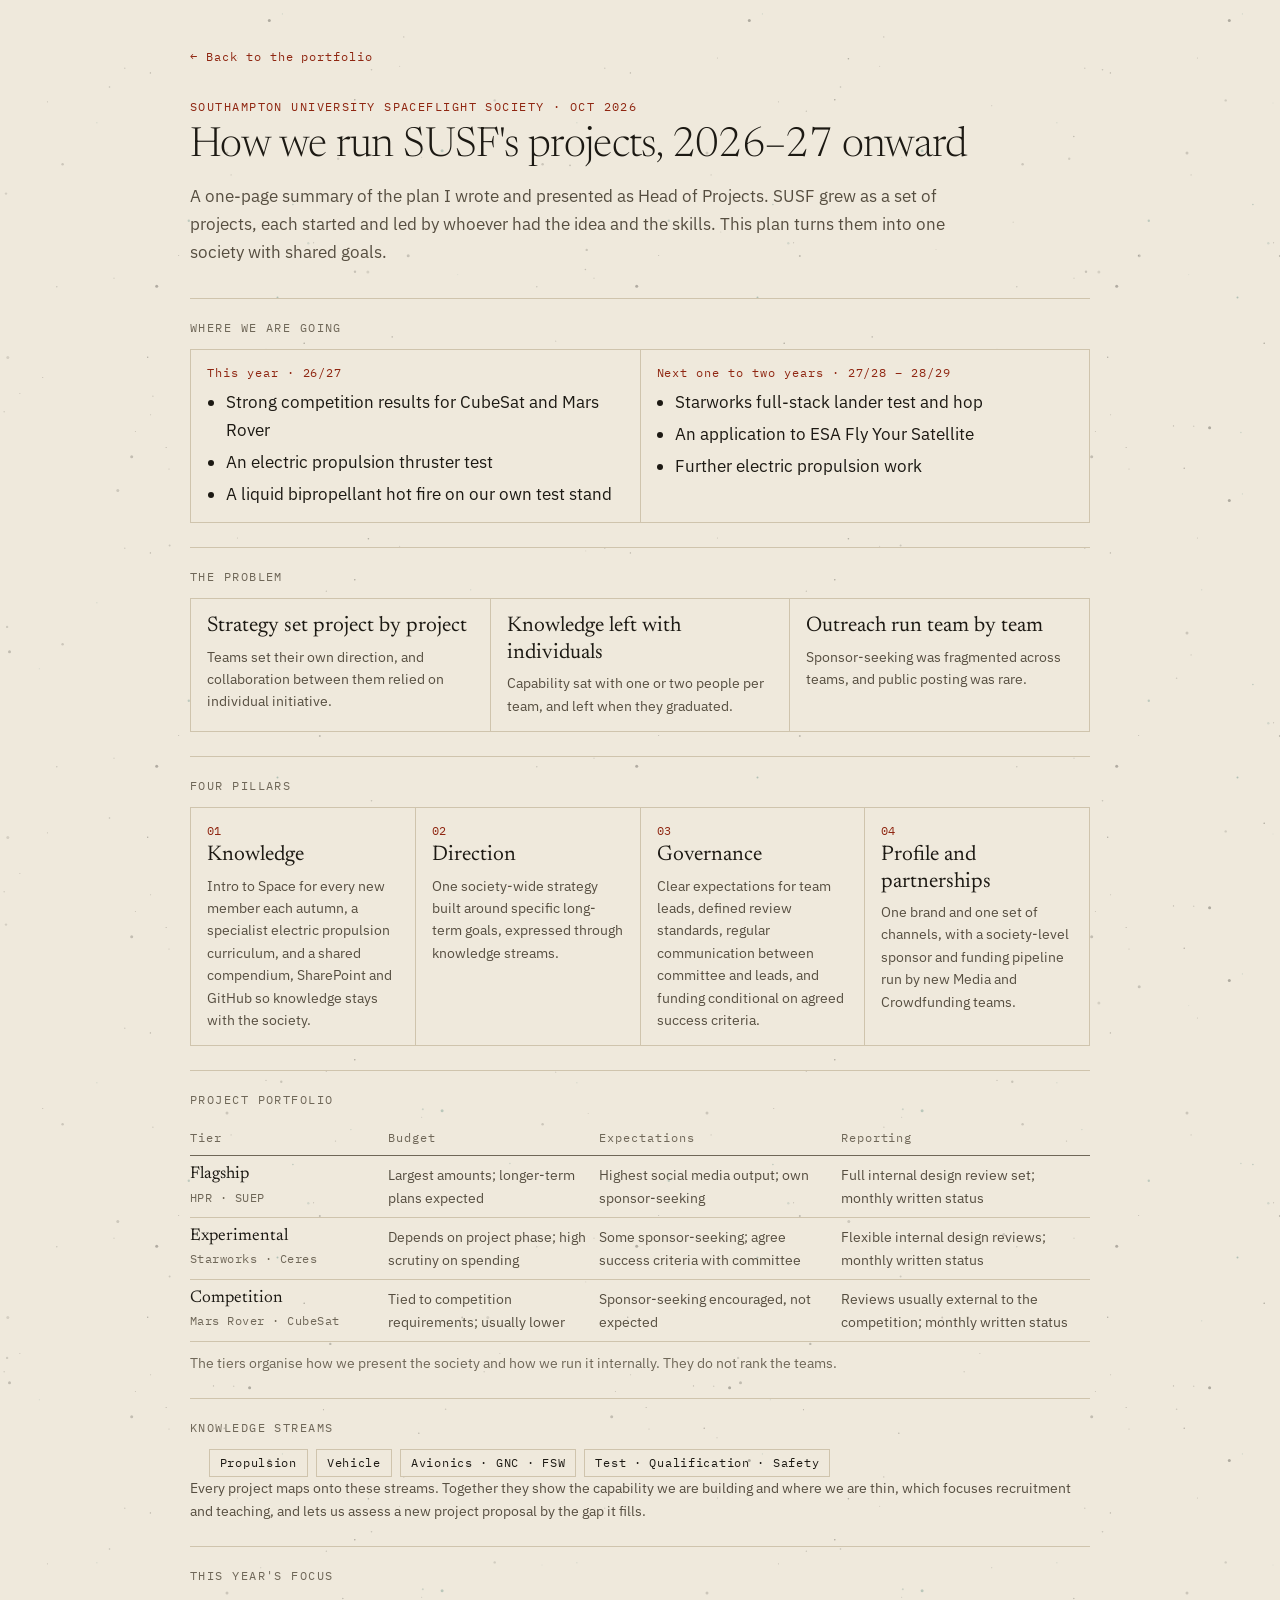
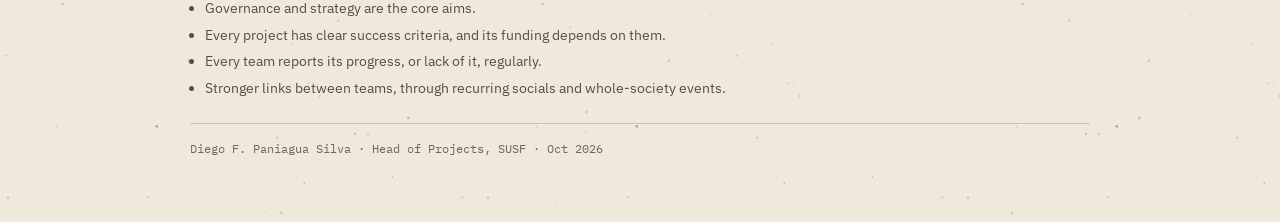
==== commit 95d1dc3f: "Add verdigris third accent, hero glow and starfield background Also drop the numbers from the VTVL t" ====
--- a/strategy.html
+++ b/strategy.html
@@ -11,7 +11,7 @@
   <link rel="preconnect" href="https://fonts.googleapis.com">
   <link rel="preconnect" href="https://fonts.gstatic.com" crossorigin>
   <link href="https://fonts.googleapis.com/css2?family=IBM+Plex+Mono&family=IBM+Plex+Sans:wght@400;500&family=Newsreader:ital,opsz,wght@0,6..72,300;0,6..72,400;1,6..72,300&display=swap" rel="stylesheet">
-  <link rel="stylesheet" href="styles.css?v=2026-10-24g">
+  <link rel="stylesheet" href="styles.css?v=2026-11-03a">
   <style>
     /* One-pager: same tokens as the portfolio; fits one A4 sheet when printed. */
     .op { max-width: 980px; margin: 0 auto; padding: 48px var(--gutter) 64px; }
--- a/styles.css
+++ b/styles.css
@@ -14,6 +14,7 @@
   --accent: #ae3019;
   --accent-text: #d95a40;
   --accent-wash: #26130f;
+  --accent-3: #6bb3a5;  /* verdigris: data labels, structure, tags, completed work */
   --state-ok: #7d9668;
   --state-warn: #c09c62;
 
@@ -32,6 +33,8 @@
   --mono: "IBM Plex Mono", ui-monospace, "SF Mono", Menlo, monospace;
 
   --gutter: 40px;
+  /* Starfield: sparse dust in two tile sizes so the repeat doesn't show; a few specks are verdigris */
+  --stars: url("data:image/svg+xml,%3Csvg xmlns='http://www.w3.org/2000/svg' width='480' height='480'%3E%3Ccircle cx='35.9' cy='367.7' r='0.8' fill='%23e9e7e2' fill-opacity='0.68'/%3E%3Ccircle cx='206.1' cy='298.4' r='0.6' fill='%23e9e7e2' fill-opacity='0.55'/%3E%3Ccircle cx='138.2' cy='75.8' r='0.6' fill='%236bb3a5' fill-opacity='0.29'/%3E%3Ccircle cx='147.9' cy='192.3' r='1' fill='%236bb3a5' fill-opacity='0.54'/%3E%3Ccircle cx='435.5' cy='352.1' r='0.6' fill='%23e9e7e2' fill-opacity='0.69'/%3E%3Ccircle cx='249.2' cy='336.8' r='0.8' fill='%23e9e7e2' fill-opacity='0.61'/%3E%3Ccircle cx='312.4' cy='473.7' r='0.8' fill='%23e9e7e2' fill-opacity='0.65'/%3E%3Ccircle cx='76.9' cy='269.2' r='0.5' fill='%23e9e7e2' fill-opacity='0.45'/%3E%3Ccircle cx='113.2' cy='65.6' r='0.5' fill='%23e9e7e2' fill-opacity='0.52'/%3E%3Ccircle cx='353.0' cy='210.9' r='0.8' fill='%23e9e7e2' fill-opacity='0.37'/%3E%3Ccircle cx='383.3' cy='239.4' r='1.2' fill='%23e9e7e2' fill-opacity='0.49'/%3E%3Ccircle cx='332.4' cy='456.4' r='0.8' fill='%23e9e7e2' fill-opacity='0.30'/%3E%3Ccircle cx='184.0' cy='140.1' r='0.8' fill='%23e9e7e2' fill-opacity='0.69'/%3E%3Ccircle cx='420.1' cy='402.4' r='0.6' fill='%23e9e7e2' fill-opacity='0.63'/%3E%3Ccircle cx='117.8' cy='46.3' r='1.5' fill='%23e9e7e2' fill-opacity='0.51'/%3E%3Ccircle cx='343.4' cy='326.5' r='1.5' fill='%23e9e7e2' fill-opacity='0.59'/%3E%3Ccircle cx='17.8' cy='47.9' r='0.7' fill='%236bb3a5' fill-opacity='0.55'/%3E%3Ccircle cx='221.2' cy='66.8' r='0.7' fill='%23e9e7e2' fill-opacity='0.38'/%3E%3Ccircle cx='116.0' cy='25.9' r='0.8' fill='%23e9e7e2' fill-opacity='0.26'/%3E%3Ccircle cx='309.2' cy='245.4' r='1.5' fill='%23e9e7e2' fill-opacity='0.70'/%3E%3Ccircle cx='146.0' cy='458.1' r='0.6' fill='%23e9e7e2' fill-opacity='0.45'/%3E%3Ccircle cx='4.8' cy='220.9' r='1' fill='%23e9e7e2' fill-opacity='0.68'/%3E%3Ccircle cx='317.5' cy='329.4' r='1.5' fill='%23e9e7e2' fill-opacity='0.55'/%3E%3Ccircle cx='457.2' cy='172.3' r='1.2' fill='%23e9e7e2' fill-opacity='0.41'/%3E%3Ccircle cx='461.1' cy='95.4' r='1.5' fill='%236bb3a5' fill-opacity='0.47'/%3E%3Ccircle cx='408.5' cy='460.5' r='1' fill='%236bb3a5' fill-opacity='0.38'/%3E%3Ccircle cx='357.0' cy='148.0' r='1' fill='%23e9e7e2' fill-opacity='0.45'/%3E%3Ccircle cx='333.2' cy='399.4' r='1.2' fill='%23e9e7e2' fill-opacity='0.46'/%3E%3Ccircle cx='263.8' cy='296.1' r='0.8' fill='%236bb3a5' fill-opacity='0.58'/%3E%3Ccircle cx='152.4' cy='6.4' r='1' fill='%23e9e7e2' fill-opacity='0.49'/%3E%3Ccircle cx='167.2' cy='253.5' r='0.5' fill='%23e9e7e2' fill-opacity='0.28'/%3E%3Ccircle cx='362.6' cy='118.3' r='0.8' fill='%23e9e7e2' fill-opacity='0.53'/%3E%3Ccircle cx='316.8' cy='201.9' r='0.8' fill='%23e9e7e2' fill-opacity='0.43'/%3E%3Ccircle cx='96.7' cy='159.4' r='0.7' fill='%23e9e7e2' fill-opacity='0.53'/%3E%3Ccircle cx='251.6' cy='161.8' r='0.8' fill='%23e9e7e2' fill-opacity='0.33'/%3E%3Ccircle cx='156.5' cy='383.7' r='0.5' fill='%23e9e7e2' fill-opacity='0.35'/%3E%3Ccircle cx='473.0' cy='79.2' r='1' fill='%236bb3a5' fill-opacity='0.62'/%3E%3Ccircle cx='253.0' cy='422.4' r='1' fill='%23e9e7e2' fill-opacity='0.66'/%3E%3Ccircle cx='159.5' cy='474.9' r='1' fill='%23e9e7e2' fill-opacity='0.49'/%3E%3Ccircle cx='342.2' cy='71.9' r='0.7' fill='%23e9e7e2' fill-opacity='0.47'/%3E%3Ccircle cx='25.4' cy='98.2' r='1.5' fill='%236bb3a5' fill-opacity='0.53'/%3E%3Ccircle cx='43.2' cy='175.1' r='0.7' fill='%236bb3a5' fill-opacity='0.26'/%3E%3Ccircle cx='417.2' cy='279.4' r='1.5' fill='%23e9e7e2' fill-opacity='0.51'/%3E%3Ccircle cx='127.5' cy='152.9' r='0.7' fill='%23e9e7e2' fill-opacity='0.50'/%3E%3Ccircle cx='200.6' cy='333.1' r='1.2' fill='%23e9e7e2' fill-opacity='0.67'/%3E%3Ccircle cx='30.9' cy='262.0' r='0.7' fill='%23e9e7e2' fill-opacity='0.30'/%3E%3C/svg%3E"), url("data:image/svg+xml,%3Csvg xmlns='http://www.w3.org/2000/svg' width='731' height='731'%3E%3Ccircle cx='701.8' cy='340.0' r='0.8' fill='%23e9e7e2' fill-opacity='0.40'/%3E%3Ccircle cx='414.2' cy='566.7' r='1' fill='%236bb3a5' fill-opacity='0.23'/%3E%3Ccircle cx='380.3' cy='208.2' r='1.5' fill='%236bb3a5' fill-opacity='0.23'/%3E%3Ccircle cx='55.7' cy='36.5' r='1' fill='%23e9e7e2' fill-opacity='0.35'/%3E%3Ccircle cx='331.2' cy='342.4' r='0.6' fill='%23e9e7e2' fill-opacity='0.30'/%3E%3Ccircle cx='226.1' cy='366.2' r='1' fill='%236bb3a5' fill-opacity='0.42'/%3E%3Ccircle cx='280.8' cy='728.2' r='0.5' fill='%23e9e7e2' fill-opacity='0.38'/%3E%3Ccircle cx='105.9' cy='160.6' r='1.5' fill='%23e9e7e2' fill-opacity='0.41'/%3E%3Ccircle cx='144.2' cy='533.1' r='0.5' fill='%236bb3a5' fill-opacity='0.37'/%3E%3Ccircle cx='100.2' cy='309.9' r='0.6' fill='%23e9e7e2' fill-opacity='0.21'/%3E%3Ccircle cx='691.7' cy='35.8' r='1' fill='%23e9e7e2' fill-opacity='0.35'/%3E%3Ccircle cx='60.5' cy='469.9' r='0.5' fill='%236bb3a5' fill-opacity='0.31'/%3E%3Ccircle cx='536.2' cy='3.3' r='0.8' fill='%23e9e7e2' fill-opacity='0.33'/%3E%3Ccircle cx='84.8' cy='546.6' r='0.5' fill='%23e9e7e2' fill-opacity='0.19'/%3E%3Ccircle cx='274.4' cy='697.7' r='0.6' fill='%23e9e7e2' fill-opacity='0.28'/%3E%3Ccircle cx='445.1' cy='457.2' r='0.5' fill='%23e9e7e2' fill-opacity='0.26'/%3E%3Ccircle cx='313.6' cy='108.2' r='1' fill='%23e9e7e2' fill-opacity='0.18'/%3E%3Ccircle cx='132.7' cy='204.3' r='0.6' fill='%23e9e7e2' fill-opacity='0.35'/%3E%3Ccircle cx='158.7' cy='324.2' r='0.7' fill='%23e9e7e2' fill-opacity='0.41'/%3E%3Ccircle cx='337.2' cy='563.5' r='0.7' fill='%23e9e7e2' fill-opacity='0.31'/%3E%3Ccircle cx='711.9' cy='57.2' r='0.5' fill='%23e9e7e2' fill-opacity='0.34'/%3E%3Ccircle cx='668.9' cy='436.1' r='0.8' fill='%23e9e7e2' fill-opacity='0.18'/%3E%3Ccircle cx='526.1' cy='531.2' r='1.5' fill='%23e9e7e2' fill-opacity='0.34'/%3E%3Ccircle cx='623.8' cy='509.7' r='1.5' fill='%23e9e7e2' fill-opacity='0.34'/%3E%3Ccircle cx='451.6' cy='9.8' r='1' fill='%23e9e7e2' fill-opacity='0.27'/%3E%3Ccircle cx='228.5' cy='156.9' r='0.7' fill='%23e9e7e2' fill-opacity='0.19'/%3E%3Ccircle cx='505.2' cy='174.1' r='0.7' fill='%236bb3a5' fill-opacity='0.33'/%3E%3Ccircle cx='98.5' cy='247.1' r='0.6' fill='%236bb3a5' fill-opacity='0.21'/%3E%3Ccircle cx='701.3' cy='609.3' r='0.7' fill='%23e9e7e2' fill-opacity='0.42'/%3E%3Ccircle cx='160.0' cy='609.3' r='1.2' fill='%23e9e7e2' fill-opacity='0.40'/%3E%3Ccircle cx='351.4' cy='728.3' r='1.5' fill='%23e9e7e2' fill-opacity='0.25'/%3E%3Ccircle cx='366.4' cy='395.6' r='0.8' fill='%23e9e7e2' fill-opacity='0.30'/%3E%3Ccircle cx='533.1' cy='121.8' r='0.8' fill='%23e9e7e2' fill-opacity='0.29'/%3E%3Ccircle cx='682.0' cy='596.1' r='0.8' fill='%236bb3a5' fill-opacity='0.36'/%3E%3Ccircle cx='120.9' cy='712.9' r='0.7' fill='%23e9e7e2' fill-opacity='0.15'/%3E%3Ccircle cx='689.5' cy='313.9' r='0.5' fill='%23e9e7e2' fill-opacity='0.22'/%3E%3Ccircle cx='482.6' cy='171.6' r='0.6' fill='%236bb3a5' fill-opacity='0.18'/%3E%3Ccircle cx='728.4' cy='249.1' r='0.8' fill='%23e9e7e2' fill-opacity='0.27'/%3E%3C/svg%3E");
   color-scheme: dark;
 }
 
@@ -47,8 +50,10 @@
     --accent: #9b2a13;
     --accent-text: #8f2611;
     --accent-wash: #efdfd4;
+    --accent-3: #2e6b62;
     --state-ok: #4f6b3f;
     --state-warn: #826227;
+    --stars: url("data:image/svg+xml,%3Csvg xmlns='http://www.w3.org/2000/svg' width='480' height='480'%3E%3Ccircle cx='292.9' cy='204.5' r='0.7' fill='%232e6b62' fill-opacity='0.30'/%3E%3Ccircle cx='421.7' cy='157.3' r='0.5' fill='%231c1913' fill-opacity='0.19'/%3E%3Ccircle cx='422.8' cy='149.2' r='1' fill='%232e6b62' fill-opacity='0.18'/%3E%3Ccircle cx='19.9' cy='393.5' r='0.5' fill='%231c1913' fill-opacity='0.21'/%3E%3Ccircle cx='166.1' cy='447.5' r='0.5' fill='%231c1913' fill-opacity='0.31'/%3E%3Ccircle cx='231.1' cy='174.9' r='0.7' fill='%231c1913' fill-opacity='0.15'/%3E%3Ccircle cx='227.0' cy='153.1' r='1.5' fill='%231c1913' fill-opacity='0.17'/%3E%3Ccircle cx='319.8' cy='255.9' r='1' fill='%231c1913' fill-opacity='0.23'/%3E%3Ccircle cx='150.4' cy='72.9' r='0.7' fill='%231c1913' fill-opacity='0.28'/%3E%3Ccircle cx='392.2' cy='336.9' r='0.8' fill='%231c1913' fill-opacity='0.21'/%3E%3Ccircle cx='124.8' cy='68.2' r='0.7' fill='%231c1913' fill-opacity='0.16'/%3E%3Ccircle cx='156.7' cy='286.2' r='1.5' fill='%231c1913' fill-opacity='0.29'/%3E%3Ccircle cx='224.2' cy='468.2' r='0.7' fill='%231c1913' fill-opacity='0.31'/%3E%3Ccircle cx='330.3' cy='383.9' r='1.2' fill='%231c1913' fill-opacity='0.23'/%3E%3Ccircle cx='442.1' cy='150.7' r='1.5' fill='%232e6b62' fill-opacity='0.27'/%3E%3Ccircle cx='147.7' cy='357.3' r='0.7' fill='%231c1913' fill-opacity='0.30'/%3E%3Ccircle cx='56.8' cy='286.8' r='0.7' fill='%231c1913' fill-opacity='0.19'/%3E%3Ccircle cx='462.2' cy='357.4' r='1' fill='%231c1913' fill-opacity='0.20'/%3E%3Ccircle cx='313.6' cy='242.7' r='0.5' fill='%231c1913' fill-opacity='0.30'/%3E%3Ccircle cx='62.6' cy='164.2' r='1.2' fill='%231c1913' fill-opacity='0.17'/%3E%3Ccircle cx='304.2' cy='343.2' r='0.8' fill='%231c1913' fill-opacity='0.31'/%3E%3Ccircle cx='237.4' cy='57.9' r='0.5' fill='%231c1913' fill-opacity='0.23'/%3E%3Ccircle cx='7.8' cy='357.5' r='1.5' fill='%231c1913' fill-opacity='0.13'/%3E%3Ccircle cx='269.3' cy='20.4' r='1.5' fill='%231c1913' fill-opacity='0.30'/%3E%3Ccircle cx='150.6' cy='414.7' r='0.5' fill='%231c1913' fill-opacity='0.23'/%3E%3Ccircle cx='96.9' cy='122.8' r='0.5' fill='%232e6b62' fill-opacity='0.26'/%3E%3Ccircle cx='233.7' cy='426.2' r='0.8' fill='%231c1913' fill-opacity='0.14'/%3E%3Ccircle cx='418.8' cy='473.2' r='0.8' fill='%231c1913' fill-opacity='0.23'/%3E%3Ccircle cx='169.0' cy='468.9' r='0.5' fill='%231c1913' fill-opacity='0.25'/%3E%3Ccircle cx='326.3' cy='111.2' r='0.6' fill='%231c1913' fill-opacity='0.23'/%3E%3Ccircle cx='4.2' cy='411.7' r='0.8' fill='%231c1913' fill-opacity='0.14'/%3E%3Ccircle cx='131.7' cy='456.8' r='1.5' fill='%231c1913' fill-opacity='0.21'/%3E%3Ccircle cx='135.4' cy='431.4' r='0.5' fill='%231c1913' fill-opacity='0.22'/%3E%3Ccircle cx='323.5' cy='449.7' r='0.6' fill='%231c1913' fill-opacity='0.27'/%3E%3Ccircle cx='308.3' cy='243.3' r='1.2' fill='%232e6b62' fill-opacity='0.15'/%3E%3Ccircle cx='188.8' cy='220.7' r='1.2' fill='%232e6b62' fill-opacity='0.25'/%3E%3Ccircle cx='399.6' cy='66.3' r='0.6' fill='%231c1913' fill-opacity='0.13'/%3E%3Ccircle cx='178.7' cy='255.5' r='0.5' fill='%231c1913' fill-opacity='0.25'/%3E%3Ccircle cx='213.5' cy='425.9' r='0.7' fill='%231c1913' fill-opacity='0.24'/%3E%3Ccircle cx='368.4' cy='58.7' r='0.8' fill='%231c1913' fill-opacity='0.30'/%3E%3Ccircle cx='114.0' cy='278.2' r='0.7' fill='%231c1913' fill-opacity='0.13'/%3E%3Ccircle cx='249.6' cy='427.8' r='1.5' fill='%231c1913' fill-opacity='0.30'/%3E%3Ccircle cx='277.5' cy='297.4' r='1' fill='%232e6b62' fill-opacity='0.32'/%3E%3Ccircle cx='403.8' cy='36.9' r='0.6' fill='%231c1913' fill-opacity='0.24'/%3E%3Ccircle cx='282.4' cy='13.9' r='0.6' fill='%232e6b62' fill-opacity='0.17'/%3E%3Ccircle cx='354.8' cy='99.8' r='0.8' fill='%231c1913' fill-opacity='0.32'/%3E%3C/svg%3E"), url("data:image/svg+xml,%3Csvg xmlns='http://www.w3.org/2000/svg' width='731' height='731'%3E%3Ccircle cx='6.0' cy='193.6' r='1.2' fill='%231c1913' fill-opacity='0.13'/%3E%3Ccircle cx='169.6' cy='545.5' r='1' fill='%231c1913' fill-opacity='0.16'/%3E%3Ccircle cx='586.7' cy='249.9' r='1.2' fill='%231c1913' fill-opacity='0.18'/%3E%3Ccircle cx='152.9' cy='396.2' r='0.6' fill='%231c1913' fill-opacity='0.20'/%3E%3Ccircle cx='585.4' cy='269.5' r='0.8' fill='%231c1913' fill-opacity='0.20'/%3E%3Ccircle cx='205.0' cy='249.4' r='0.5' fill='%231c1913' fill-opacity='0.12'/%3E%3Ccircle cx='720.8' cy='231.9' r='0.5' fill='%231c1913' fill-opacity='0.18'/%3E%3Ccircle cx='408.2' cy='255.8' r='1.5' fill='%231c1913' fill-opacity='0.19'/%3E%3Ccircle cx='470.7' cy='589.8' r='0.6' fill='%232e6b62' fill-opacity='0.19'/%3E%3Ccircle cx='494.7' cy='100.4' r='1.2' fill='%231c1913' fill-opacity='0.14'/%3E%3Ccircle cx='338.2' cy='158.7' r='1.2' fill='%231c1913' fill-opacity='0.14'/%3E%3Ccircle cx='272.8' cy='503.5' r='1.5' fill='%231c1913' fill-opacity='0.17'/%3E%3Ccircle cx='445.6' cy='678.2' r='0.8' fill='%231c1913' fill-opacity='0.16'/%3E%3Ccircle cx='570.0' cy='165.4' r='0.8' fill='%231c1913' fill-opacity='0.22'/%3E%3Ccircle cx='39.3' cy='668.7' r='0.5' fill='%232e6b62' fill-opacity='0.19'/%3E%3Ccircle cx='7.1' cy='626.9' r='1.2' fill='%231c1913' fill-opacity='0.15'/%3E%3Ccircle cx='350.9' cy='398.6' r='0.6' fill='%232e6b62' fill-opacity='0.22'/%3E%3Ccircle cx='457.6' cy='274.6' r='0.7' fill='%232e6b62' fill-opacity='0.08'/%3E%3Ccircle cx='260.7' cy='105.7' r='0.6' fill='%231c1913' fill-opacity='0.14'/%3E%3Ccircle cx='335.5' cy='410.1' r='0.7' fill='%231c1913' fill-opacity='0.20'/%3E%3Ccircle cx='266.0' cy='349.4' r='0.7' fill='%231c1913' fill-opacity='0.18'/%3E%3Ccircle cx='555.7' cy='341.2' r='0.6' fill='%231c1913' fill-opacity='0.16'/%3E%3Ccircle cx='585.7' cy='550.9' r='0.6' fill='%231c1913' fill-opacity='0.09'/%3E%3Ccircle cx='588.2' cy='382.6' r='0.5' fill='%231c1913' fill-opacity='0.15'/%3E%3Ccircle cx='47.5' cy='101.8' r='0.6' fill='%231c1913' fill-opacity='0.19'/%3E%3Ccircle cx='9.5' cy='651.7' r='1.5' fill='%231c1913' fill-opacity='0.22'/%3E%3Ccircle cx='342.8' cy='136.5' r='0.8' fill='%231c1913' fill-opacity='0.22'/%3E%3Ccircle cx='509.9' cy='432.5' r='0.8' fill='%232e6b62' fill-opacity='0.19'/%3E%3Ccircle cx='109.5' cy='87.0' r='0.8' fill='%231c1913' fill-opacity='0.20'/%3E%3Ccircle cx='717.0' cy='706.8' r='0.7' fill='%231c1913' fill-opacity='0.13'/%3E%3Ccircle cx='542.0' cy='103.1' r='0.5' fill='%232e6b62' fill-opacity='0.11'/%3E%3Ccircle cx='281.3' cy='350.8' r='1.2' fill='%231c1913' fill-opacity='0.18'/%3E%3Ccircle cx='371.5' cy='69.7' r='0.8' fill='%231c1913' fill-opacity='0.19'/%3E%3Ccircle cx='367.9' cy='271.9' r='1.5' fill='%231c1913' fill-opacity='0.12'/%3E%3Ccircle cx='42.7' cy='377.5' r='0.6' fill='%231c1913' fill-opacity='0.21'/%3E%3Ccircle cx='282.2' cy='222.2' r='0.6' fill='%231c1913' fill-opacity='0.15'/%3E%3Ccircle cx='117.8' cy='490.5' r='1.5' fill='%231c1913' fill-opacity='0.16'/%3E%3Ccircle cx='355.0' cy='271.8' r='1.2' fill='%231c1913' fill-opacity='0.19'/%3E%3C/svg%3E");
     color-scheme: light;
   }
 }
@@ -64,8 +69,10 @@
   --accent: #9b2a13;
   --accent-text: #8f2611;
   --accent-wash: #efdfd4;
+  --accent-3: #2e6b62;
   --state-ok: #4f6b3f;
   --state-warn: #826227;
+  --stars: url("data:image/svg+xml,%3Csvg xmlns='http://www.w3.org/2000/svg' width='480' height='480'%3E%3Ccircle cx='292.9' cy='204.5' r='0.7' fill='%232e6b62' fill-opacity='0.30'/%3E%3Ccircle cx='421.7' cy='157.3' r='0.5' fill='%231c1913' fill-opacity='0.19'/%3E%3Ccircle cx='422.8' cy='149.2' r='1' fill='%232e6b62' fill-opacity='0.18'/%3E%3Ccircle cx='19.9' cy='393.5' r='0.5' fill='%231c1913' fill-opacity='0.21'/%3E%3Ccircle cx='166.1' cy='447.5' r='0.5' fill='%231c1913' fill-opacity='0.31'/%3E%3Ccircle cx='231.1' cy='174.9' r='0.7' fill='%231c1913' fill-opacity='0.15'/%3E%3Ccircle cx='227.0' cy='153.1' r='1.5' fill='%231c1913' fill-opacity='0.17'/%3E%3Ccircle cx='319.8' cy='255.9' r='1' fill='%231c1913' fill-opacity='0.23'/%3E%3Ccircle cx='150.4' cy='72.9' r='0.7' fill='%231c1913' fill-opacity='0.28'/%3E%3Ccircle cx='392.2' cy='336.9' r='0.8' fill='%231c1913' fill-opacity='0.21'/%3E%3Ccircle cx='124.8' cy='68.2' r='0.7' fill='%231c1913' fill-opacity='0.16'/%3E%3Ccircle cx='156.7' cy='286.2' r='1.5' fill='%231c1913' fill-opacity='0.29'/%3E%3Ccircle cx='224.2' cy='468.2' r='0.7' fill='%231c1913' fill-opacity='0.31'/%3E%3Ccircle cx='330.3' cy='383.9' r='1.2' fill='%231c1913' fill-opacity='0.23'/%3E%3Ccircle cx='442.1' cy='150.7' r='1.5' fill='%232e6b62' fill-opacity='0.27'/%3E%3Ccircle cx='147.7' cy='357.3' r='0.7' fill='%231c1913' fill-opacity='0.30'/%3E%3Ccircle cx='56.8' cy='286.8' r='0.7' fill='%231c1913' fill-opacity='0.19'/%3E%3Ccircle cx='462.2' cy='357.4' r='1' fill='%231c1913' fill-opacity='0.20'/%3E%3Ccircle cx='313.6' cy='242.7' r='0.5' fill='%231c1913' fill-opacity='0.30'/%3E%3Ccircle cx='62.6' cy='164.2' r='1.2' fill='%231c1913' fill-opacity='0.17'/%3E%3Ccircle cx='304.2' cy='343.2' r='0.8' fill='%231c1913' fill-opacity='0.31'/%3E%3Ccircle cx='237.4' cy='57.9' r='0.5' fill='%231c1913' fill-opacity='0.23'/%3E%3Ccircle cx='7.8' cy='357.5' r='1.5' fill='%231c1913' fill-opacity='0.13'/%3E%3Ccircle cx='269.3' cy='20.4' r='1.5' fill='%231c1913' fill-opacity='0.30'/%3E%3Ccircle cx='150.6' cy='414.7' r='0.5' fill='%231c1913' fill-opacity='0.23'/%3E%3Ccircle cx='96.9' cy='122.8' r='0.5' fill='%232e6b62' fill-opacity='0.26'/%3E%3Ccircle cx='233.7' cy='426.2' r='0.8' fill='%231c1913' fill-opacity='0.14'/%3E%3Ccircle cx='418.8' cy='473.2' r='0.8' fill='%231c1913' fill-opacity='0.23'/%3E%3Ccircle cx='169.0' cy='468.9' r='0.5' fill='%231c1913' fill-opacity='0.25'/%3E%3Ccircle cx='326.3' cy='111.2' r='0.6' fill='%231c1913' fill-opacity='0.23'/%3E%3Ccircle cx='4.2' cy='411.7' r='0.8' fill='%231c1913' fill-opacity='0.14'/%3E%3Ccircle cx='131.7' cy='456.8' r='1.5' fill='%231c1913' fill-opacity='0.21'/%3E%3Ccircle cx='135.4' cy='431.4' r='0.5' fill='%231c1913' fill-opacity='0.22'/%3E%3Ccircle cx='323.5' cy='449.7' r='0.6' fill='%231c1913' fill-opacity='0.27'/%3E%3Ccircle cx='308.3' cy='243.3' r='1.2' fill='%232e6b62' fill-opacity='0.15'/%3E%3Ccircle cx='188.8' cy='220.7' r='1.2' fill='%232e6b62' fill-opacity='0.25'/%3E%3Ccircle cx='399.6' cy='66.3' r='0.6' fill='%231c1913' fill-opacity='0.13'/%3E%3Ccircle cx='178.7' cy='255.5' r='0.5' fill='%231c1913' fill-opacity='0.25'/%3E%3Ccircle cx='213.5' cy='425.9' r='0.7' fill='%231c1913' fill-opacity='0.24'/%3E%3Ccircle cx='368.4' cy='58.7' r='0.8' fill='%231c1913' fill-opacity='0.30'/%3E%3Ccircle cx='114.0' cy='278.2' r='0.7' fill='%231c1913' fill-opacity='0.13'/%3E%3Ccircle cx='249.6' cy='427.8' r='1.5' fill='%231c1913' fill-opacity='0.30'/%3E%3Ccircle cx='277.5' cy='297.4' r='1' fill='%232e6b62' fill-opacity='0.32'/%3E%3Ccircle cx='403.8' cy='36.9' r='0.6' fill='%231c1913' fill-opacity='0.24'/%3E%3Ccircle cx='282.4' cy='13.9' r='0.6' fill='%232e6b62' fill-opacity='0.17'/%3E%3Ccircle cx='354.8' cy='99.8' r='0.8' fill='%231c1913' fill-opacity='0.32'/%3E%3C/svg%3E"), url("data:image/svg+xml,%3Csvg xmlns='http://www.w3.org/2000/svg' width='731' height='731'%3E%3Ccircle cx='6.0' cy='193.6' r='1.2' fill='%231c1913' fill-opacity='0.13'/%3E%3Ccircle cx='169.6' cy='545.5' r='1' fill='%231c1913' fill-opacity='0.16'/%3E%3Ccircle cx='586.7' cy='249.9' r='1.2' fill='%231c1913' fill-opacity='0.18'/%3E%3Ccircle cx='152.9' cy='396.2' r='0.6' fill='%231c1913' fill-opacity='0.20'/%3E%3Ccircle cx='585.4' cy='269.5' r='0.8' fill='%231c1913' fill-opacity='0.20'/%3E%3Ccircle cx='205.0' cy='249.4' r='0.5' fill='%231c1913' fill-opacity='0.12'/%3E%3Ccircle cx='720.8' cy='231.9' r='0.5' fill='%231c1913' fill-opacity='0.18'/%3E%3Ccircle cx='408.2' cy='255.8' r='1.5' fill='%231c1913' fill-opacity='0.19'/%3E%3Ccircle cx='470.7' cy='589.8' r='0.6' fill='%232e6b62' fill-opacity='0.19'/%3E%3Ccircle cx='494.7' cy='100.4' r='1.2' fill='%231c1913' fill-opacity='0.14'/%3E%3Ccircle cx='338.2' cy='158.7' r='1.2' fill='%231c1913' fill-opacity='0.14'/%3E%3Ccircle cx='272.8' cy='503.5' r='1.5' fill='%231c1913' fill-opacity='0.17'/%3E%3Ccircle cx='445.6' cy='678.2' r='0.8' fill='%231c1913' fill-opacity='0.16'/%3E%3Ccircle cx='570.0' cy='165.4' r='0.8' fill='%231c1913' fill-opacity='0.22'/%3E%3Ccircle cx='39.3' cy='668.7' r='0.5' fill='%232e6b62' fill-opacity='0.19'/%3E%3Ccircle cx='7.1' cy='626.9' r='1.2' fill='%231c1913' fill-opacity='0.15'/%3E%3Ccircle cx='350.9' cy='398.6' r='0.6' fill='%232e6b62' fill-opacity='0.22'/%3E%3Ccircle cx='457.6' cy='274.6' r='0.7' fill='%232e6b62' fill-opacity='0.08'/%3E%3Ccircle cx='260.7' cy='105.7' r='0.6' fill='%231c1913' fill-opacity='0.14'/%3E%3Ccircle cx='335.5' cy='410.1' r='0.7' fill='%231c1913' fill-opacity='0.20'/%3E%3Ccircle cx='266.0' cy='349.4' r='0.7' fill='%231c1913' fill-opacity='0.18'/%3E%3Ccircle cx='555.7' cy='341.2' r='0.6' fill='%231c1913' fill-opacity='0.16'/%3E%3Ccircle cx='585.7' cy='550.9' r='0.6' fill='%231c1913' fill-opacity='0.09'/%3E%3Ccircle cx='588.2' cy='382.6' r='0.5' fill='%231c1913' fill-opacity='0.15'/%3E%3Ccircle cx='47.5' cy='101.8' r='0.6' fill='%231c1913' fill-opacity='0.19'/%3E%3Ccircle cx='9.5' cy='651.7' r='1.5' fill='%231c1913' fill-opacity='0.22'/%3E%3Ccircle cx='342.8' cy='136.5' r='0.8' fill='%231c1913' fill-opacity='0.22'/%3E%3Ccircle cx='509.9' cy='432.5' r='0.8' fill='%232e6b62' fill-opacity='0.19'/%3E%3Ccircle cx='109.5' cy='87.0' r='0.8' fill='%231c1913' fill-opacity='0.20'/%3E%3Ccircle cx='717.0' cy='706.8' r='0.7' fill='%231c1913' fill-opacity='0.13'/%3E%3Ccircle cx='542.0' cy='103.1' r='0.5' fill='%232e6b62' fill-opacity='0.11'/%3E%3Ccircle cx='281.3' cy='350.8' r='1.2' fill='%231c1913' fill-opacity='0.18'/%3E%3Ccircle cx='371.5' cy='69.7' r='0.8' fill='%231c1913' fill-opacity='0.19'/%3E%3Ccircle cx='367.9' cy='271.9' r='1.5' fill='%231c1913' fill-opacity='0.12'/%3E%3Ccircle cx='42.7' cy='377.5' r='0.6' fill='%231c1913' fill-opacity='0.21'/%3E%3Ccircle cx='282.2' cy='222.2' r='0.6' fill='%231c1913' fill-opacity='0.15'/%3E%3Ccircle cx='117.8' cy='490.5' r='1.5' fill='%231c1913' fill-opacity='0.16'/%3E%3Ccircle cx='355.0' cy='271.8' r='1.2' fill='%231c1913' fill-opacity='0.19'/%3E%3C/svg%3E");
   color-scheme: light;
 }
 
@@ -76,6 +83,7 @@
 body {
   margin: 0;
   background: var(--paper);
+  background-image: var(--stars); background-size: 480px 480px, 731px 731px;
   color: var(--ink);
   font: 400 var(--s0)/1.65 var(--sans);
   -webkit-font-smoothing: antialiased;
@@ -84,6 +92,7 @@
 
 a { color: var(--accent-text); text-decoration: none; }
 a:hover { text-decoration: underline; text-decoration-thickness: 1px; text-underline-offset: .18em; }
+strong { font-weight: 500; color: var(--ink); }
 :focus-visible { outline: 2px solid var(--accent-text); outline-offset: 2px; }
 
 .skip {
@@ -108,7 +117,7 @@
 .topbar .name:hover { text-decoration: none; }
 .topbar nav { display: flex; gap: 24px; margin-left: auto; overflow-x: auto; scrollbar-width: none; }
 .topbar nav::-webkit-scrollbar { display: none; }
-.topbar nav a { font: var(--s-2)/1 var(--mono); letter-spacing: .12em; color: var(--ink-2); white-space: nowrap; }
+.topbar nav a { font: var(--s-2)/1.6 var(--mono); letter-spacing: .12em; color: var(--ink-2); white-space: nowrap; }
 .topbar nav a:hover { color: var(--ink); text-decoration: none; }
 
 .toggle {
@@ -122,11 +131,17 @@
 /* ---------- Data rows, inline: key/value pairs on one line ---------- */
 .meta { display: flex; flex-wrap: wrap; gap: 6px 28px; margin: 0; }
 .meta > span { display: inline-flex; align-items: baseline; gap: 10px; }
-.meta .k { font: var(--s-2)/1.5 var(--mono); letter-spacing: .12em; color: var(--ink-3); }
+.meta .k { font: var(--s-2)/1.5 var(--mono); letter-spacing: .12em; color: var(--accent-3); }
 .meta .v { font-size: var(--s-1); line-height: 1.5; color: var(--ink); }
 
 /* ---------- Hero ---------- */
-.hero { padding: 64px 0; border-bottom: 1px solid var(--rule); }
+.hero {
+  padding: 64px 0; border-bottom: 1px solid var(--rule);
+  /* Verdigris haze rising behind the portrait, a faint brick one opposite */
+  background:
+    radial-gradient(ellipse 55% 70% at 80% 50%, color-mix(in srgb, var(--accent-3) 16%, transparent), transparent 70%),
+    radial-gradient(ellipse 40% 60% at 0% 100%, color-mix(in srgb, var(--accent) 8%, transparent), transparent 70%);
+}
 .hero h1 {
   font: 300 clamp(var(--s4), 6vw, var(--s5))/1.08 var(--serif);
   letter-spacing: -.015em; margin: 0 0 24px;
@@ -144,7 +159,7 @@
 .orbit ellipse { fill: none; stroke: var(--rule); stroke-width: 1; }
 .orbit.dashed ellipse { stroke-dasharray: 3 5; }
 .orbit.dotted ellipse { stroke-dasharray: 2 6; }
-.orbit .body { fill: var(--ink-2); }
+.orbit .body { fill: var(--accent-3); }
 .orbit .body.accent { fill: var(--accent); }
 @keyframes orbit { from { transform: rotate(var(--r)); } to { transform: rotate(calc(var(--r) + 360deg)); } }
 @keyframes orbit-rev { from { transform: rotate(var(--r)); } to { transform: rotate(calc(var(--r) - 360deg)); } }
@@ -165,7 +180,8 @@
   font: var(--s-2)/1 var(--mono); letter-spacing: .12em;
   padding: 13px 22px; border: 1px solid var(--rule); color: var(--ink-2); background: none; cursor: pointer;
 }
-.btn:hover { color: var(--ink); text-decoration: none; }
+.btn:hover { color: var(--accent-3); border-color: var(--accent-3); text-decoration: none; }
+.btn.primary:hover { color: var(--accent-text); border-color: var(--accent); }
 .btn.primary { border-color: var(--accent); color: var(--accent-text); }
 
 /* Hairline grid */
@@ -197,7 +213,7 @@
 .about p { color: var(--ink-2); margin: 0 0 12px; }
 
 /* ---------- Flagships ---------- */
-.flagship { border-top: 1px solid var(--ink-3); padding: 28px 0 0; }
+.flagship { border-top: 1px solid var(--accent-3); padding: 28px 0 0; }
 .flagship > summary { list-style: none; cursor: pointer; display: block; padding-bottom: 28px; }
 .flagship > summary::-webkit-details-marker { display: none; }
 .flagship[open] > summary { padding-bottom: 0; }
@@ -206,22 +222,21 @@
 .flag-label { font: var(--s-2)/1.5 var(--mono); letter-spacing: .12em; color: var(--accent-text); }
 .flagship[open] .fold::after { content: "\2212"; }
 .flagship > summary:hover .fold { color: var(--ink); }
+.flagship > summary:hover h3 { color: var(--accent-3); }
 .lead-short { display: block; color: var(--ink-2); max-width: 62ch; }
 .flagship[open] .lead-short { display: none; }
 .flag-body .lead { margin: 0 0 20px; }
 .flag-body { padding-top: 4px; }
 .flagship h3 { font: 400 var(--s3)/1.15 var(--serif); letter-spacing: -.015em; margin: 0 0 10px; max-width: 22em; }
-.flagship.main h3 { font-size: var(--s4); font-weight: 300; }
 .flagship .meta { margin-bottom: 20px; }
 .flagship .lead { color: var(--ink-2); max-width: 62ch; }
-.flagship.main .lead { font-size: var(--s1); line-height: 1.5; color: var(--ink); max-width: 34em; }
 .flagship .sections { margin-bottom: 24px; }
 .meta .v.status { text-align: left; }
 
 /* Before -> after table: text in every column */
 table.ba { max-width: 720px; }
 table.ba th, table.ba td { text-align: left; font-family: var(--sans); font-variant-numeric: normal; }
-table.ba td:first-child { font: var(--s-2)/1.5 var(--mono); letter-spacing: .12em; color: var(--ink-3); white-space: nowrap; }
+table.ba td:first-child { font: var(--s-2)/1.5 var(--mono); letter-spacing: .12em; color: var(--accent-3); white-space: nowrap; }
 table.ba td:nth-child(2) { color: var(--ink-3); }
 table.ba td:nth-child(3) { color: var(--ink); font-size: var(--s-1); }
 
@@ -229,14 +244,14 @@
 .rows { margin: 0; }
 .rows div { display: flex; justify-content: space-between; align-items: baseline; gap: 16px; padding: 6px 0; border-bottom: 1px solid var(--rule); }
 .rows div:first-child { border-top: 1px solid var(--rule); }
-.rows dt { font: var(--s-2)/1.5 var(--mono); letter-spacing: .12em; color: var(--ink-3); margin: 0; }
+.rows dt { font: var(--s-2)/1.5 var(--mono); letter-spacing: .12em; color: var(--accent-3); margin: 0; }
 .rows dd { margin: 0; font-size: var(--s-1); color: var(--ink); text-align: right; }
 
 /* Dated list (milestones, timelines inside an entry) */
 .dated { margin: 0; padding: 0; list-style: none; }
 .dated li { display: grid; grid-template-columns: 88px minmax(0, 1fr); gap: 16px; padding: 6px 0; border-bottom: 1px solid var(--rule); }
 .dated li:first-child { border-top: 1px solid var(--rule); }
-.dated .d { font: var(--s-2)/1.9 var(--mono); letter-spacing: .12em; color: var(--ink-3); }
+.dated .d { font: var(--s-2)/1.9 var(--mono); letter-spacing: .12em; color: var(--accent-3); }
 
 /* Placeholder for a missing asset: visible on purpose until filled */
 .asset-todo {
@@ -250,11 +265,11 @@
 .next-text { font-size: var(--s1); line-height: 1.5; color: var(--ink) !important; }
 .journey li.upcoming::before { border-style: dashed; }
 .journey li.upcoming .when { color: var(--accent-text); }
-.journey li.milestone::before { border-style: solid; background: var(--accent); width: 13px; height: 13px; top: 5px; left: calc(var(--date) + var(--gap) / 2 - 6px); }
+.journey li.milestone::before { border-style: solid; border-color: var(--accent); background: var(--accent); width: 13px; height: 13px; top: 5px; left: calc(var(--date) + var(--gap) / 2 - 6px); }
 .journey li.milestone h3 { font-size: var(--s2); color: var(--accent-text); }
 
 /* ---------- Ledger: one row per piece, click to open ---------- */
-.ledger { --cols: 120px minmax(0, 1fr) 112px 16px; border-top: 1px solid var(--ink-3); }
+.ledger { --cols: 120px minmax(0, 1fr) 112px 16px; border-top: 1px solid var(--accent-3); }
 .ledger-head, .row > summary { display: grid; grid-template-columns: var(--cols); gap: 24px; }
 .ledger-head {
   padding: 8px 0; border-bottom: 1px solid var(--rule);
@@ -271,14 +286,15 @@
 .row h3 { font: 400 var(--s1)/1.3 var(--serif); letter-spacing: -.01em; margin: 0 0 4px; }
 .hook { display: block; color: var(--ink-2); font-size: var(--s-1); line-height: 1.55; max-width: 62ch; }
 .status { font: var(--s-2)/1.5 var(--mono); letter-spacing: .12em; text-align: right; }
-.status.ok { color: var(--state-ok); }
+.status.ok { color: var(--accent-3); }
 .status.warn { color: var(--state-warn); }
 .status.off { color: var(--ink-3); }
 .status.accent { color: var(--accent-text); }
 .fold { font: var(--s-1)/1 var(--mono); color: var(--ink-3); text-align: right; }
 .fold::after { content: "+"; }
 .row[open] .fold::after { content: "\2212"; }
-.row > summary:hover .fold, .row > summary:hover .when { color: var(--ink); }
+.row > summary:hover .fold { color: var(--ink); }
+.row > summary:hover .when, .row > summary:hover h3 { color: var(--accent-3); }
 
 .row-body { padding: 0 0 32px calc(120px + 24px); }
 .row-body .meta { margin-bottom: 20px; }
@@ -287,7 +303,7 @@
 .sections { margin: 0; max-width: 64ch; }
 .sections > div { padding: 16px 0; border-top: 1px solid var(--rule); }
 .sections > div:first-child { border-top: 0; padding-top: 0; }
-.sections dt { font: var(--s-2)/1.5 var(--mono); letter-spacing: .12em; color: var(--ink-3); margin: 0 0 6px; }
+.sections dt { font: var(--s-2)/1.5 var(--mono); letter-spacing: .12em; color: var(--accent-3); margin: 0 0 6px; }
 .sections dd { margin: 0; color: var(--ink-2); }
 .sections table { margin: 16px 0 0; }
 .sections .tags { margin-bottom: 8px; }
@@ -306,7 +322,7 @@
 .points li::marker { color: var(--ink-3); }
 
 .tags { display: flex; flex-wrap: wrap; gap: 4px 16px; margin: 0; padding: 0; list-style: none; }
-.tags li { font: var(--s-2)/1.5 var(--mono); letter-spacing: .12em; color: var(--ink-3); }
+.tags li { font: var(--s-2)/1.5 var(--mono); letter-spacing: .12em; color: var(--accent-3); }
 
 .foot { display: flex; flex-wrap: wrap; align-items: baseline; justify-content: space-between; gap: 12px 24px; }
 .foot a { font: var(--s-2)/1.5 var(--mono); letter-spacing: .12em; }
@@ -325,7 +341,7 @@
 .more p strong { color: var(--ink); font-weight: 500; }
 
 table { border-collapse: collapse; width: 100%; max-width: 62ch; margin: 0 0 24px; font-size: var(--s-1); }
-th { font: var(--s-2)/1.5 var(--mono); letter-spacing: .12em; color: var(--ink-3); text-align: left; font-weight: 400; border-bottom: 1px solid var(--ink-3); padding: 8px 12px 8px 0; }
+th { font: var(--s-2)/1.5 var(--mono); letter-spacing: .12em; color: var(--accent-3); text-align: left; font-weight: 400; border-bottom: 1px solid var(--accent-3); padding: 8px 12px 8px 0; }
 td { border-bottom: 1px solid var(--rule); padding: 8px 12px 8px 0; color: var(--ink-2); }
 th:not(:first-child), td:not(:first-child) { text-align: right; font-variant-numeric: tabular-nums; }
 td:not(:first-child) { font-family: var(--mono); color: var(--ink); }
@@ -342,7 +358,7 @@
 .journey { --date: 96px; --gap: 36px; margin: 0; padding: 0; list-style: none; position: relative; max-width: 900px; }
 .journey::before {
   content: ""; position: absolute; top: 8px; bottom: 8px;
-  left: calc(var(--date) + var(--gap) / 2); width: 1px; background: var(--rule);
+  left: calc(var(--date) + var(--gap) / 2); width: 1px; background: color-mix(in srgb, var(--accent-3) 45%, var(--rule));
 }
 .journey li {
   position: relative; display: grid; grid-template-columns: var(--date) minmax(0, 1fr);
@@ -352,7 +368,7 @@
   content: ""; position: absolute; top: 7px;
   left: calc(var(--date) + var(--gap) / 2 - 4px);
   width: 9px; height: 9px; border-radius: 50%;
-  background: var(--paper); border: 1px solid var(--accent);
+  background: var(--paper); border: 1px solid var(--accent-3);
 }
 .journey li > * { grid-column: 2; }
 .journey .when {
@@ -363,18 +379,22 @@
 .journey p { margin: 0; color: var(--ink-2); max-width: 62ch; }
 .journey .thumb { margin: 16px 0 0; max-width: 320px; }
 .journey .thumb img { display: block; width: 100%; aspect-ratio: 4 / 3; object-fit: cover; border: 1px solid var(--rule); }
+.journey .thumbs { display: flex; flex-wrap: wrap; gap: 8px; margin: 16px 0 0; }
+.journey .thumbs img { display: block; height: 180px; width: auto; max-width: 100%; object-fit: cover; border: 1px solid var(--rule); }
+.journey .thumbs figcaption { flex-basis: 100%; font: var(--s-1)/1.5 var(--sans); color: var(--ink-3); margin-top: -2px; }
 .journey .thumb figcaption { font: var(--s-1)/1.5 var(--sans); letter-spacing: 0; color: var(--ink-3); margin-top: 6px; }
 
 /* ---------- Journey year groups ---------- */
-.years { border-top: 1px solid var(--ink-3); max-width: 900px; }
+.years { border-top: 1px solid var(--accent-3); max-width: 900px; }
 .year { border-bottom: 1px solid var(--rule); }
 .year > summary { list-style: none; cursor: pointer; display: flex; align-items: baseline; gap: 20px; padding: 16px 0; }
 .year > summary::-webkit-details-marker { display: none; }
 .year-label { font: 400 var(--s2)/1.2 var(--serif); letter-spacing: -.01em; color: var(--ink); }
-.year-count { font: var(--s-2)/1.5 var(--mono); letter-spacing: .12em; color: var(--ink-3); }
+.year-count { font: var(--s-2)/1.5 var(--mono); letter-spacing: .12em; color: var(--accent-3); }
 .year > summary .fold { margin-left: auto; }
 .year[open] .fold::after { content: "\2212"; }
-.year > summary:hover .fold, .year > summary:hover .year-count { color: var(--ink); }
+.year > summary:hover .fold { color: var(--ink); }
+.year > summary:hover .year-label { color: var(--accent-3); }
 .year > .journey { padding: 8px 0 8px; }
 
 /* ---------- Closing: what's next ---------- */
@@ -393,8 +413,15 @@
   .metrics b { font-size: var(--s1); }
 }
 
+@media (max-width: 960px) {
+  .topbar .wrap { gap: 20px; }
+  .topbar nav { gap: 14px; }
+  .topbar nav a { letter-spacing: 0; }
+}
+
 @media (max-width: 720px) {
   :root { --gutter: 16px; }
+  .journey .thumbs img { height: 120px; }
   .topbar .name { display: none; }
   .topbar .wrap { gap: 12px; }
   .topbar nav { margin-left: 0; gap: 10px; }
@@ -414,9 +441,7 @@
   .row .fold { grid-column: 3; grid-row: 1; }
   .row > summary > div { grid-column: 1 / -1; }
   .row-body { padding-left: 0; }
-  .flagship.main h3 { font-size: var(--s3); }
   .flagship h3 { font-size: var(--s2); }
-  .flagship.main .lead { font-size: var(--s0); }
   table.ba td:first-child { white-space: normal; }
 
 
@@ -439,9 +464,10 @@
   :root, :root[data-theme] {
     --paper: #efe9dc; --paper-2: #f8f3e8; --paper-3: #e4dcc9; --rule: #cfc4ad;
     --ink: #1c1913; --ink-2: #564e40; --ink-3: #6f6758;
-    --accent: #9b2a13; --accent-text: #8f2611; --state-ok: #4f6b3f; --state-warn: #826227;
+    --accent: #9b2a13; --accent-text: #8f2611; --accent-3: #2e6b62; --state-ok: #4f6b3f; --state-warn: #826227;
     color-scheme: light;
   }
+  body, .hero { background-image: none; }
   .topbar, .toggle, .skip, .fold, .block-head .btn, .more > summary, .ledger-head { display: none; }
 }
 
@@ -477,6 +503,7 @@
 @media (min-width: 1240px) { .photos { width: 980px; } }
 .photos figure { margin: 0; }
 .photos img { display: block; width: 100%; height: auto; aspect-ratio: 4 / 3; object-fit: cover; border: 1px solid var(--rule); }
+.photos a:hover img, .journey .thumbs img:hover { border-color: var(--accent-3); }
 .photos figcaption { font: var(--s-1)/1.5 var(--sans); letter-spacing: 0; color: var(--ink-3); margin-top: 6px; }
 @media (max-width: 720px) { .photos { grid-template-columns: repeat(2, minmax(0, 1fr)); } }
 .sections > div:has(.photos) dd { max-width: none; }
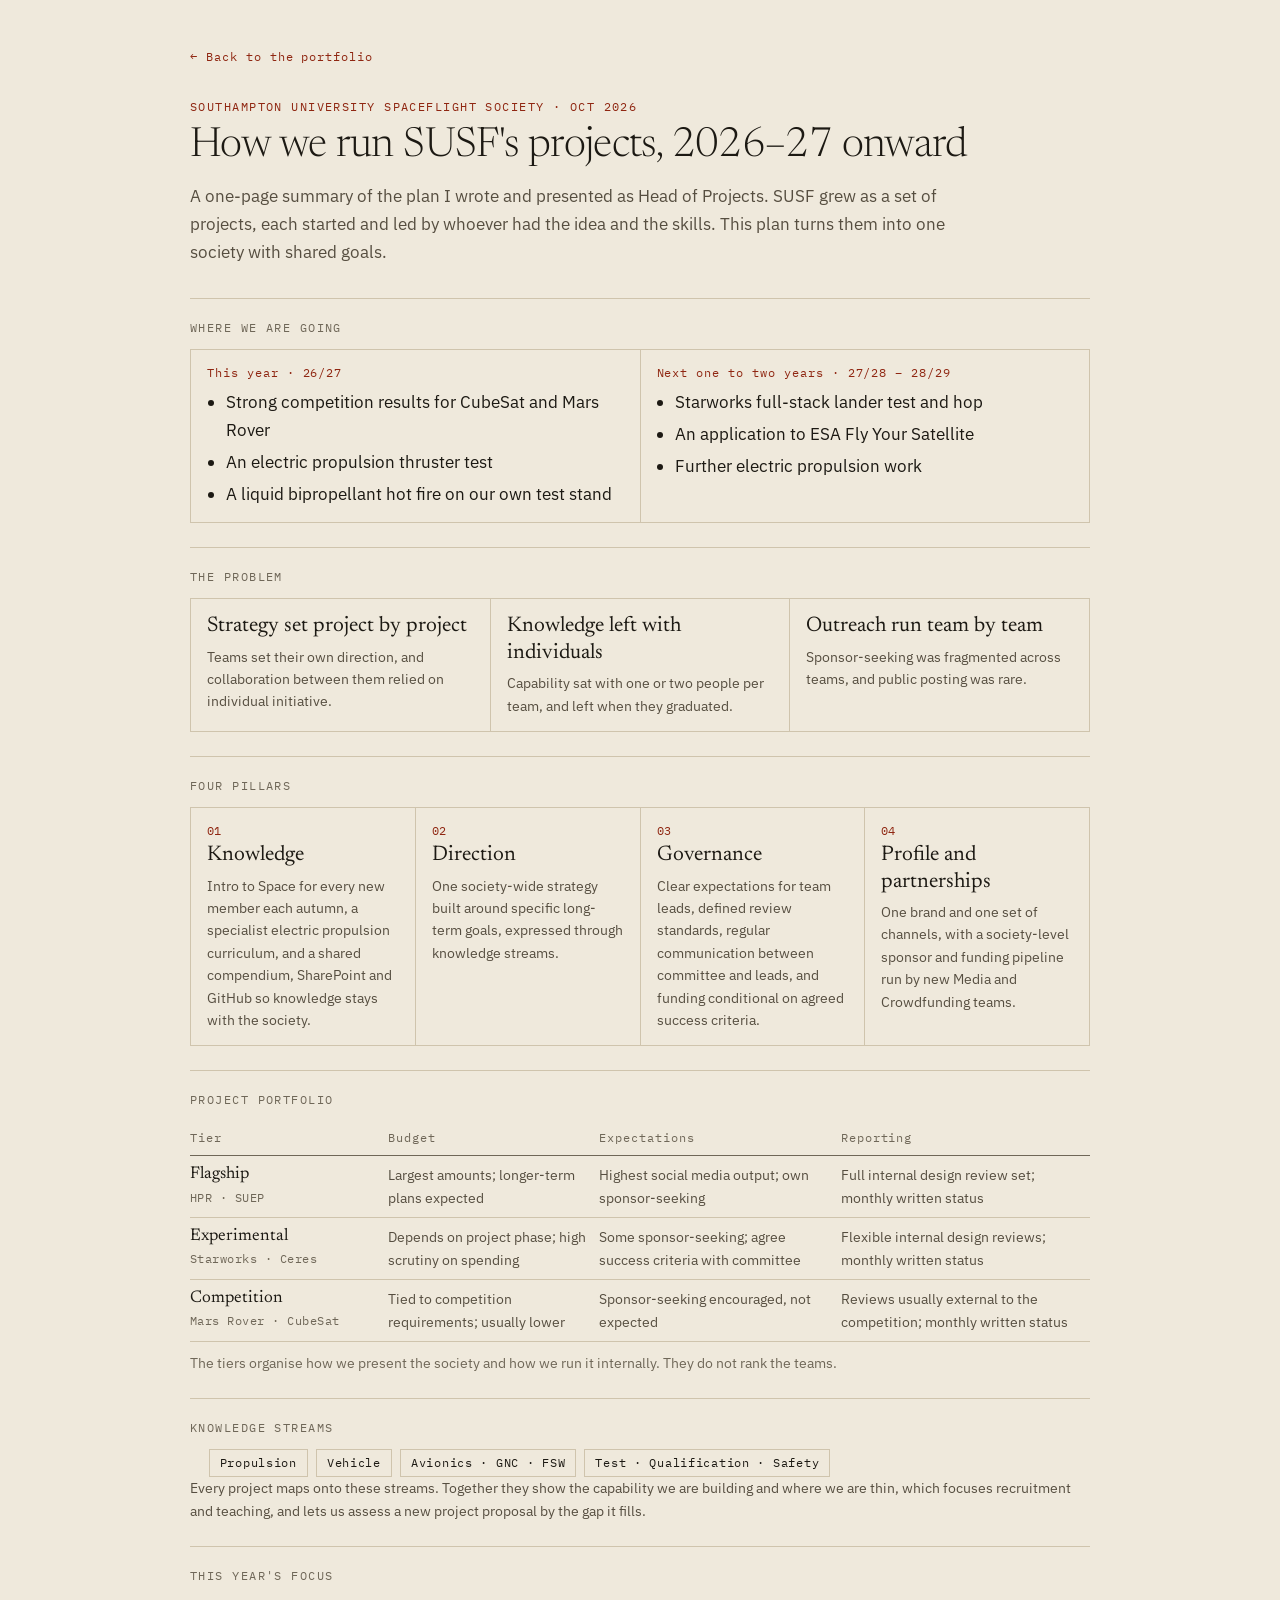
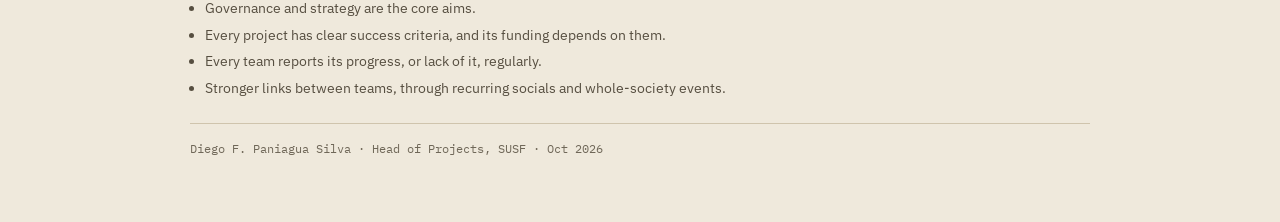
==== commit c6acd136: "Add brick top bar, coloured edges and tinted cards; drop glows Starfield now shows in dark mode only" ====
--- a/strategy.html
+++ b/strategy.html
@@ -11,7 +11,7 @@
   <link rel="preconnect" href="https://fonts.googleapis.com">
   <link rel="preconnect" href="https://fonts.gstatic.com" crossorigin>
   <link href="https://fonts.googleapis.com/css2?family=IBM+Plex+Mono&family=IBM+Plex+Sans:wght@400;500&family=Newsreader:ital,opsz,wght@0,6..72,300;0,6..72,400;1,6..72,300&display=swap" rel="stylesheet">
-  <link rel="stylesheet" href="styles.css?v=2026-11-03a">
+  <link rel="stylesheet" href="styles.css?v=2026-11-11a">
   <style>
     /* One-pager: same tokens as the portfolio; fits one A4 sheet when printed. */
     .op { max-width: 980px; margin: 0 auto; padding: 48px var(--gutter) 64px; }
--- a/styles.css
+++ b/styles.css
@@ -15,6 +15,8 @@
   --accent-text: #d95a40;
   --accent-wash: #26130f;
   --accent-3: #6bb3a5;  /* verdigris: data labels, structure, tags, completed work */
+  --brick: #8a2412;     /* solid brick surface: the top bar */
+  --card: #1d1411;      /* warm raised surface for open items and cards */
   --state-ok: #7d9668;
   --state-warn: #c09c62;
 
@@ -51,9 +53,11 @@
     --accent-text: #8f2611;
     --accent-wash: #efdfd4;
     --accent-3: #2e6b62;
+    --brick: #9b2a13;
+    --card: #faf0e5;
     --state-ok: #4f6b3f;
     --state-warn: #826227;
-    --stars: url("data:image/svg+xml,%3Csvg xmlns='http://www.w3.org/2000/svg' width='480' height='480'%3E%3Ccircle cx='292.9' cy='204.5' r='0.7' fill='%232e6b62' fill-opacity='0.30'/%3E%3Ccircle cx='421.7' cy='157.3' r='0.5' fill='%231c1913' fill-opacity='0.19'/%3E%3Ccircle cx='422.8' cy='149.2' r='1' fill='%232e6b62' fill-opacity='0.18'/%3E%3Ccircle cx='19.9' cy='393.5' r='0.5' fill='%231c1913' fill-opacity='0.21'/%3E%3Ccircle cx='166.1' cy='447.5' r='0.5' fill='%231c1913' fill-opacity='0.31'/%3E%3Ccircle cx='231.1' cy='174.9' r='0.7' fill='%231c1913' fill-opacity='0.15'/%3E%3Ccircle cx='227.0' cy='153.1' r='1.5' fill='%231c1913' fill-opacity='0.17'/%3E%3Ccircle cx='319.8' cy='255.9' r='1' fill='%231c1913' fill-opacity='0.23'/%3E%3Ccircle cx='150.4' cy='72.9' r='0.7' fill='%231c1913' fill-opacity='0.28'/%3E%3Ccircle cx='392.2' cy='336.9' r='0.8' fill='%231c1913' fill-opacity='0.21'/%3E%3Ccircle cx='124.8' cy='68.2' r='0.7' fill='%231c1913' fill-opacity='0.16'/%3E%3Ccircle cx='156.7' cy='286.2' r='1.5' fill='%231c1913' fill-opacity='0.29'/%3E%3Ccircle cx='224.2' cy='468.2' r='0.7' fill='%231c1913' fill-opacity='0.31'/%3E%3Ccircle cx='330.3' cy='383.9' r='1.2' fill='%231c1913' fill-opacity='0.23'/%3E%3Ccircle cx='442.1' cy='150.7' r='1.5' fill='%232e6b62' fill-opacity='0.27'/%3E%3Ccircle cx='147.7' cy='357.3' r='0.7' fill='%231c1913' fill-opacity='0.30'/%3E%3Ccircle cx='56.8' cy='286.8' r='0.7' fill='%231c1913' fill-opacity='0.19'/%3E%3Ccircle cx='462.2' cy='357.4' r='1' fill='%231c1913' fill-opacity='0.20'/%3E%3Ccircle cx='313.6' cy='242.7' r='0.5' fill='%231c1913' fill-opacity='0.30'/%3E%3Ccircle cx='62.6' cy='164.2' r='1.2' fill='%231c1913' fill-opacity='0.17'/%3E%3Ccircle cx='304.2' cy='343.2' r='0.8' fill='%231c1913' fill-opacity='0.31'/%3E%3Ccircle cx='237.4' cy='57.9' r='0.5' fill='%231c1913' fill-opacity='0.23'/%3E%3Ccircle cx='7.8' cy='357.5' r='1.5' fill='%231c1913' fill-opacity='0.13'/%3E%3Ccircle cx='269.3' cy='20.4' r='1.5' fill='%231c1913' fill-opacity='0.30'/%3E%3Ccircle cx='150.6' cy='414.7' r='0.5' fill='%231c1913' fill-opacity='0.23'/%3E%3Ccircle cx='96.9' cy='122.8' r='0.5' fill='%232e6b62' fill-opacity='0.26'/%3E%3Ccircle cx='233.7' cy='426.2' r='0.8' fill='%231c1913' fill-opacity='0.14'/%3E%3Ccircle cx='418.8' cy='473.2' r='0.8' fill='%231c1913' fill-opacity='0.23'/%3E%3Ccircle cx='169.0' cy='468.9' r='0.5' fill='%231c1913' fill-opacity='0.25'/%3E%3Ccircle cx='326.3' cy='111.2' r='0.6' fill='%231c1913' fill-opacity='0.23'/%3E%3Ccircle cx='4.2' cy='411.7' r='0.8' fill='%231c1913' fill-opacity='0.14'/%3E%3Ccircle cx='131.7' cy='456.8' r='1.5' fill='%231c1913' fill-opacity='0.21'/%3E%3Ccircle cx='135.4' cy='431.4' r='0.5' fill='%231c1913' fill-opacity='0.22'/%3E%3Ccircle cx='323.5' cy='449.7' r='0.6' fill='%231c1913' fill-opacity='0.27'/%3E%3Ccircle cx='308.3' cy='243.3' r='1.2' fill='%232e6b62' fill-opacity='0.15'/%3E%3Ccircle cx='188.8' cy='220.7' r='1.2' fill='%232e6b62' fill-opacity='0.25'/%3E%3Ccircle cx='399.6' cy='66.3' r='0.6' fill='%231c1913' fill-opacity='0.13'/%3E%3Ccircle cx='178.7' cy='255.5' r='0.5' fill='%231c1913' fill-opacity='0.25'/%3E%3Ccircle cx='213.5' cy='425.9' r='0.7' fill='%231c1913' fill-opacity='0.24'/%3E%3Ccircle cx='368.4' cy='58.7' r='0.8' fill='%231c1913' fill-opacity='0.30'/%3E%3Ccircle cx='114.0' cy='278.2' r='0.7' fill='%231c1913' fill-opacity='0.13'/%3E%3Ccircle cx='249.6' cy='427.8' r='1.5' fill='%231c1913' fill-opacity='0.30'/%3E%3Ccircle cx='277.5' cy='297.4' r='1' fill='%232e6b62' fill-opacity='0.32'/%3E%3Ccircle cx='403.8' cy='36.9' r='0.6' fill='%231c1913' fill-opacity='0.24'/%3E%3Ccircle cx='282.4' cy='13.9' r='0.6' fill='%232e6b62' fill-opacity='0.17'/%3E%3Ccircle cx='354.8' cy='99.8' r='0.8' fill='%231c1913' fill-opacity='0.32'/%3E%3C/svg%3E"), url("data:image/svg+xml,%3Csvg xmlns='http://www.w3.org/2000/svg' width='731' height='731'%3E%3Ccircle cx='6.0' cy='193.6' r='1.2' fill='%231c1913' fill-opacity='0.13'/%3E%3Ccircle cx='169.6' cy='545.5' r='1' fill='%231c1913' fill-opacity='0.16'/%3E%3Ccircle cx='586.7' cy='249.9' r='1.2' fill='%231c1913' fill-opacity='0.18'/%3E%3Ccircle cx='152.9' cy='396.2' r='0.6' fill='%231c1913' fill-opacity='0.20'/%3E%3Ccircle cx='585.4' cy='269.5' r='0.8' fill='%231c1913' fill-opacity='0.20'/%3E%3Ccircle cx='205.0' cy='249.4' r='0.5' fill='%231c1913' fill-opacity='0.12'/%3E%3Ccircle cx='720.8' cy='231.9' r='0.5' fill='%231c1913' fill-opacity='0.18'/%3E%3Ccircle cx='408.2' cy='255.8' r='1.5' fill='%231c1913' fill-opacity='0.19'/%3E%3Ccircle cx='470.7' cy='589.8' r='0.6' fill='%232e6b62' fill-opacity='0.19'/%3E%3Ccircle cx='494.7' cy='100.4' r='1.2' fill='%231c1913' fill-opacity='0.14'/%3E%3Ccircle cx='338.2' cy='158.7' r='1.2' fill='%231c1913' fill-opacity='0.14'/%3E%3Ccircle cx='272.8' cy='503.5' r='1.5' fill='%231c1913' fill-opacity='0.17'/%3E%3Ccircle cx='445.6' cy='678.2' r='0.8' fill='%231c1913' fill-opacity='0.16'/%3E%3Ccircle cx='570.0' cy='165.4' r='0.8' fill='%231c1913' fill-opacity='0.22'/%3E%3Ccircle cx='39.3' cy='668.7' r='0.5' fill='%232e6b62' fill-opacity='0.19'/%3E%3Ccircle cx='7.1' cy='626.9' r='1.2' fill='%231c1913' fill-opacity='0.15'/%3E%3Ccircle cx='350.9' cy='398.6' r='0.6' fill='%232e6b62' fill-opacity='0.22'/%3E%3Ccircle cx='457.6' cy='274.6' r='0.7' fill='%232e6b62' fill-opacity='0.08'/%3E%3Ccircle cx='260.7' cy='105.7' r='0.6' fill='%231c1913' fill-opacity='0.14'/%3E%3Ccircle cx='335.5' cy='410.1' r='0.7' fill='%231c1913' fill-opacity='0.20'/%3E%3Ccircle cx='266.0' cy='349.4' r='0.7' fill='%231c1913' fill-opacity='0.18'/%3E%3Ccircle cx='555.7' cy='341.2' r='0.6' fill='%231c1913' fill-opacity='0.16'/%3E%3Ccircle cx='585.7' cy='550.9' r='0.6' fill='%231c1913' fill-opacity='0.09'/%3E%3Ccircle cx='588.2' cy='382.6' r='0.5' fill='%231c1913' fill-opacity='0.15'/%3E%3Ccircle cx='47.5' cy='101.8' r='0.6' fill='%231c1913' fill-opacity='0.19'/%3E%3Ccircle cx='9.5' cy='651.7' r='1.5' fill='%231c1913' fill-opacity='0.22'/%3E%3Ccircle cx='342.8' cy='136.5' r='0.8' fill='%231c1913' fill-opacity='0.22'/%3E%3Ccircle cx='509.9' cy='432.5' r='0.8' fill='%232e6b62' fill-opacity='0.19'/%3E%3Ccircle cx='109.5' cy='87.0' r='0.8' fill='%231c1913' fill-opacity='0.20'/%3E%3Ccircle cx='717.0' cy='706.8' r='0.7' fill='%231c1913' fill-opacity='0.13'/%3E%3Ccircle cx='542.0' cy='103.1' r='0.5' fill='%232e6b62' fill-opacity='0.11'/%3E%3Ccircle cx='281.3' cy='350.8' r='1.2' fill='%231c1913' fill-opacity='0.18'/%3E%3Ccircle cx='371.5' cy='69.7' r='0.8' fill='%231c1913' fill-opacity='0.19'/%3E%3Ccircle cx='367.9' cy='271.9' r='1.5' fill='%231c1913' fill-opacity='0.12'/%3E%3Ccircle cx='42.7' cy='377.5' r='0.6' fill='%231c1913' fill-opacity='0.21'/%3E%3Ccircle cx='282.2' cy='222.2' r='0.6' fill='%231c1913' fill-opacity='0.15'/%3E%3Ccircle cx='117.8' cy='490.5' r='1.5' fill='%231c1913' fill-opacity='0.16'/%3E%3Ccircle cx='355.0' cy='271.8' r='1.2' fill='%231c1913' fill-opacity='0.19'/%3E%3C/svg%3E");
+    --stars: none;  /* no starfield on light paper */
     color-scheme: light;
   }
 }
@@ -70,9 +74,11 @@
   --accent-text: #8f2611;
   --accent-wash: #efdfd4;
   --accent-3: #2e6b62;
+  --brick: #9b2a13;
+  --card: #faf0e5;
   --state-ok: #4f6b3f;
   --state-warn: #826227;
-  --stars: url("data:image/svg+xml,%3Csvg xmlns='http://www.w3.org/2000/svg' width='480' height='480'%3E%3Ccircle cx='292.9' cy='204.5' r='0.7' fill='%232e6b62' fill-opacity='0.30'/%3E%3Ccircle cx='421.7' cy='157.3' r='0.5' fill='%231c1913' fill-opacity='0.19'/%3E%3Ccircle cx='422.8' cy='149.2' r='1' fill='%232e6b62' fill-opacity='0.18'/%3E%3Ccircle cx='19.9' cy='393.5' r='0.5' fill='%231c1913' fill-opacity='0.21'/%3E%3Ccircle cx='166.1' cy='447.5' r='0.5' fill='%231c1913' fill-opacity='0.31'/%3E%3Ccircle cx='231.1' cy='174.9' r='0.7' fill='%231c1913' fill-opacity='0.15'/%3E%3Ccircle cx='227.0' cy='153.1' r='1.5' fill='%231c1913' fill-opacity='0.17'/%3E%3Ccircle cx='319.8' cy='255.9' r='1' fill='%231c1913' fill-opacity='0.23'/%3E%3Ccircle cx='150.4' cy='72.9' r='0.7' fill='%231c1913' fill-opacity='0.28'/%3E%3Ccircle cx='392.2' cy='336.9' r='0.8' fill='%231c1913' fill-opacity='0.21'/%3E%3Ccircle cx='124.8' cy='68.2' r='0.7' fill='%231c1913' fill-opacity='0.16'/%3E%3Ccircle cx='156.7' cy='286.2' r='1.5' fill='%231c1913' fill-opacity='0.29'/%3E%3Ccircle cx='224.2' cy='468.2' r='0.7' fill='%231c1913' fill-opacity='0.31'/%3E%3Ccircle cx='330.3' cy='383.9' r='1.2' fill='%231c1913' fill-opacity='0.23'/%3E%3Ccircle cx='442.1' cy='150.7' r='1.5' fill='%232e6b62' fill-opacity='0.27'/%3E%3Ccircle cx='147.7' cy='357.3' r='0.7' fill='%231c1913' fill-opacity='0.30'/%3E%3Ccircle cx='56.8' cy='286.8' r='0.7' fill='%231c1913' fill-opacity='0.19'/%3E%3Ccircle cx='462.2' cy='357.4' r='1' fill='%231c1913' fill-opacity='0.20'/%3E%3Ccircle cx='313.6' cy='242.7' r='0.5' fill='%231c1913' fill-opacity='0.30'/%3E%3Ccircle cx='62.6' cy='164.2' r='1.2' fill='%231c1913' fill-opacity='0.17'/%3E%3Ccircle cx='304.2' cy='343.2' r='0.8' fill='%231c1913' fill-opacity='0.31'/%3E%3Ccircle cx='237.4' cy='57.9' r='0.5' fill='%231c1913' fill-opacity='0.23'/%3E%3Ccircle cx='7.8' cy='357.5' r='1.5' fill='%231c1913' fill-opacity='0.13'/%3E%3Ccircle cx='269.3' cy='20.4' r='1.5' fill='%231c1913' fill-opacity='0.30'/%3E%3Ccircle cx='150.6' cy='414.7' r='0.5' fill='%231c1913' fill-opacity='0.23'/%3E%3Ccircle cx='96.9' cy='122.8' r='0.5' fill='%232e6b62' fill-opacity='0.26'/%3E%3Ccircle cx='233.7' cy='426.2' r='0.8' fill='%231c1913' fill-opacity='0.14'/%3E%3Ccircle cx='418.8' cy='473.2' r='0.8' fill='%231c1913' fill-opacity='0.23'/%3E%3Ccircle cx='169.0' cy='468.9' r='0.5' fill='%231c1913' fill-opacity='0.25'/%3E%3Ccircle cx='326.3' cy='111.2' r='0.6' fill='%231c1913' fill-opacity='0.23'/%3E%3Ccircle cx='4.2' cy='411.7' r='0.8' fill='%231c1913' fill-opacity='0.14'/%3E%3Ccircle cx='131.7' cy='456.8' r='1.5' fill='%231c1913' fill-opacity='0.21'/%3E%3Ccircle cx='135.4' cy='431.4' r='0.5' fill='%231c1913' fill-opacity='0.22'/%3E%3Ccircle cx='323.5' cy='449.7' r='0.6' fill='%231c1913' fill-opacity='0.27'/%3E%3Ccircle cx='308.3' cy='243.3' r='1.2' fill='%232e6b62' fill-opacity='0.15'/%3E%3Ccircle cx='188.8' cy='220.7' r='1.2' fill='%232e6b62' fill-opacity='0.25'/%3E%3Ccircle cx='399.6' cy='66.3' r='0.6' fill='%231c1913' fill-opacity='0.13'/%3E%3Ccircle cx='178.7' cy='255.5' r='0.5' fill='%231c1913' fill-opacity='0.25'/%3E%3Ccircle cx='213.5' cy='425.9' r='0.7' fill='%231c1913' fill-opacity='0.24'/%3E%3Ccircle cx='368.4' cy='58.7' r='0.8' fill='%231c1913' fill-opacity='0.30'/%3E%3Ccircle cx='114.0' cy='278.2' r='0.7' fill='%231c1913' fill-opacity='0.13'/%3E%3Ccircle cx='249.6' cy='427.8' r='1.5' fill='%231c1913' fill-opacity='0.30'/%3E%3Ccircle cx='277.5' cy='297.4' r='1' fill='%232e6b62' fill-opacity='0.32'/%3E%3Ccircle cx='403.8' cy='36.9' r='0.6' fill='%231c1913' fill-opacity='0.24'/%3E%3Ccircle cx='282.4' cy='13.9' r='0.6' fill='%232e6b62' fill-opacity='0.17'/%3E%3Ccircle cx='354.8' cy='99.8' r='0.8' fill='%231c1913' fill-opacity='0.32'/%3E%3C/svg%3E"), url("data:image/svg+xml,%3Csvg xmlns='http://www.w3.org/2000/svg' width='731' height='731'%3E%3Ccircle cx='6.0' cy='193.6' r='1.2' fill='%231c1913' fill-opacity='0.13'/%3E%3Ccircle cx='169.6' cy='545.5' r='1' fill='%231c1913' fill-opacity='0.16'/%3E%3Ccircle cx='586.7' cy='249.9' r='1.2' fill='%231c1913' fill-opacity='0.18'/%3E%3Ccircle cx='152.9' cy='396.2' r='0.6' fill='%231c1913' fill-opacity='0.20'/%3E%3Ccircle cx='585.4' cy='269.5' r='0.8' fill='%231c1913' fill-opacity='0.20'/%3E%3Ccircle cx='205.0' cy='249.4' r='0.5' fill='%231c1913' fill-opacity='0.12'/%3E%3Ccircle cx='720.8' cy='231.9' r='0.5' fill='%231c1913' fill-opacity='0.18'/%3E%3Ccircle cx='408.2' cy='255.8' r='1.5' fill='%231c1913' fill-opacity='0.19'/%3E%3Ccircle cx='470.7' cy='589.8' r='0.6' fill='%232e6b62' fill-opacity='0.19'/%3E%3Ccircle cx='494.7' cy='100.4' r='1.2' fill='%231c1913' fill-opacity='0.14'/%3E%3Ccircle cx='338.2' cy='158.7' r='1.2' fill='%231c1913' fill-opacity='0.14'/%3E%3Ccircle cx='272.8' cy='503.5' r='1.5' fill='%231c1913' fill-opacity='0.17'/%3E%3Ccircle cx='445.6' cy='678.2' r='0.8' fill='%231c1913' fill-opacity='0.16'/%3E%3Ccircle cx='570.0' cy='165.4' r='0.8' fill='%231c1913' fill-opacity='0.22'/%3E%3Ccircle cx='39.3' cy='668.7' r='0.5' fill='%232e6b62' fill-opacity='0.19'/%3E%3Ccircle cx='7.1' cy='626.9' r='1.2' fill='%231c1913' fill-opacity='0.15'/%3E%3Ccircle cx='350.9' cy='398.6' r='0.6' fill='%232e6b62' fill-opacity='0.22'/%3E%3Ccircle cx='457.6' cy='274.6' r='0.7' fill='%232e6b62' fill-opacity='0.08'/%3E%3Ccircle cx='260.7' cy='105.7' r='0.6' fill='%231c1913' fill-opacity='0.14'/%3E%3Ccircle cx='335.5' cy='410.1' r='0.7' fill='%231c1913' fill-opacity='0.20'/%3E%3Ccircle cx='266.0' cy='349.4' r='0.7' fill='%231c1913' fill-opacity='0.18'/%3E%3Ccircle cx='555.7' cy='341.2' r='0.6' fill='%231c1913' fill-opacity='0.16'/%3E%3Ccircle cx='585.7' cy='550.9' r='0.6' fill='%231c1913' fill-opacity='0.09'/%3E%3Ccircle cx='588.2' cy='382.6' r='0.5' fill='%231c1913' fill-opacity='0.15'/%3E%3Ccircle cx='47.5' cy='101.8' r='0.6' fill='%231c1913' fill-opacity='0.19'/%3E%3Ccircle cx='9.5' cy='651.7' r='1.5' fill='%231c1913' fill-opacity='0.22'/%3E%3Ccircle cx='342.8' cy='136.5' r='0.8' fill='%231c1913' fill-opacity='0.22'/%3E%3Ccircle cx='509.9' cy='432.5' r='0.8' fill='%232e6b62' fill-opacity='0.19'/%3E%3Ccircle cx='109.5' cy='87.0' r='0.8' fill='%231c1913' fill-opacity='0.20'/%3E%3Ccircle cx='717.0' cy='706.8' r='0.7' fill='%231c1913' fill-opacity='0.13'/%3E%3Ccircle cx='542.0' cy='103.1' r='0.5' fill='%232e6b62' fill-opacity='0.11'/%3E%3Ccircle cx='281.3' cy='350.8' r='1.2' fill='%231c1913' fill-opacity='0.18'/%3E%3Ccircle cx='371.5' cy='69.7' r='0.8' fill='%231c1913' fill-opacity='0.19'/%3E%3Ccircle cx='367.9' cy='271.9' r='1.5' fill='%231c1913' fill-opacity='0.12'/%3E%3Ccircle cx='42.7' cy='377.5' r='0.6' fill='%231c1913' fill-opacity='0.21'/%3E%3Ccircle cx='282.2' cy='222.2' r='0.6' fill='%231c1913' fill-opacity='0.15'/%3E%3Ccircle cx='117.8' cy='490.5' r='1.5' fill='%231c1913' fill-opacity='0.16'/%3E%3Ccircle cx='355.0' cy='271.8' r='1.2' fill='%231c1913' fill-opacity='0.19'/%3E%3C/svg%3E");
+  --stars: none;  /* no starfield on light paper */
   color-scheme: light;
 }
 
@@ -135,13 +141,7 @@
 .meta .v { font-size: var(--s-1); line-height: 1.5; color: var(--ink); }
 
 /* ---------- Hero ---------- */
-.hero {
-  padding: 64px 0; border-bottom: 1px solid var(--rule);
-  /* Verdigris haze rising behind the portrait, a faint brick one opposite */
-  background:
-    radial-gradient(ellipse 55% 70% at 80% 50%, color-mix(in srgb, var(--accent-3) 16%, transparent), transparent 70%),
-    radial-gradient(ellipse 40% 60% at 0% 100%, color-mix(in srgb, var(--accent) 8%, transparent), transparent 70%);
-}
+.hero { padding: 64px 0; border-bottom: 1px solid var(--rule); }
 .hero h1 {
   font: 300 clamp(var(--s4), 6vw, var(--s5))/1.08 var(--serif);
   letter-spacing: -.015em; margin: 0 0 24px;
@@ -175,6 +175,7 @@
 
 /* Buttons */
 .links { display: flex; flex-wrap: wrap; gap: 12px; }
+.links-note { font-size: var(--s-1); color: var(--ink-3); margin: 14px 0 0; max-width: 46ch; }
 .btn[hidden] { display: none; }
 .btn {
   font: var(--s-2)/1 var(--mono); letter-spacing: .12em;
@@ -467,7 +468,7 @@
     --accent: #9b2a13; --accent-text: #8f2611; --accent-3: #2e6b62; --state-ok: #4f6b3f; --state-warn: #826227;
     color-scheme: light;
   }
-  body, .hero { background-image: none; }
+  body { background-image: none; }
   .topbar, .toggle, .skip, .fold, .block-head .btn, .more > summary, .ledger-head { display: none; }
 }
 
@@ -538,3 +539,35 @@
 .docs li:first-child { border-top: 1px solid var(--rule); }
 .docs a::after { content: " →"; }
 .sections dd p.note { margin: 8px 0 0; }
+
+/* ---------- Colour layer: brick top bar, edges, cards ---------- */
+
+/* Top bar in solid brick; tokens inside it switch to light-on-brick */
+.topbar {
+  --ink: #f8f3e8; --ink-2: #ecd9cf; --accent-text: #f8f3e8;
+  --rule: color-mix(in srgb, #f8f3e8 30%, var(--brick));
+  background: var(--brick); border-bottom-color: var(--brick);
+}
+.topbar nav a { opacity: .8; }
+.topbar nav a:hover, .topbar nav a.active { opacity: 1; color: var(--ink); text-decoration: underline; text-underline-offset: 6px; }
+
+/* Edges: a brick strip on each flagship and card, a bar beside an open row, an underline on an open year */
+.flagship { border-top: 4px solid var(--accent); }
+.mini article { border-top: 4px solid var(--accent); }
+.row { position: relative; }
+.row[open]::before { content: ""; position: absolute; left: -16px; top: 12px; bottom: 24px; width: 3px; background: var(--accent); }
+.year[open] > summary .year-label { box-shadow: inset 0 -3px 0 var(--accent); }
+
+/* Cards: open items and upcoming cards sit on a warm raised surface */
+.mini article { background: var(--card); }
+.flagship[open] .flag-body { background: var(--card); padding: 24px; margin: 0 -24px; }
+.row[open] .row-body { background: var(--card); padding-top: 24px; padding-right: 24px; margin-bottom: 16px; }
+@media (max-width: 720px) {
+  .row[open]::before { left: -10px; }
+  .flagship[open] .flag-body { padding: 16px; margin: 0 -16px; }
+  .row[open] .row-body { padding: 16px; }
+}
+
+@media print {
+  .flagship[open] .flag-body, .row[open] .row-body, .mini article { background: none; }
+}
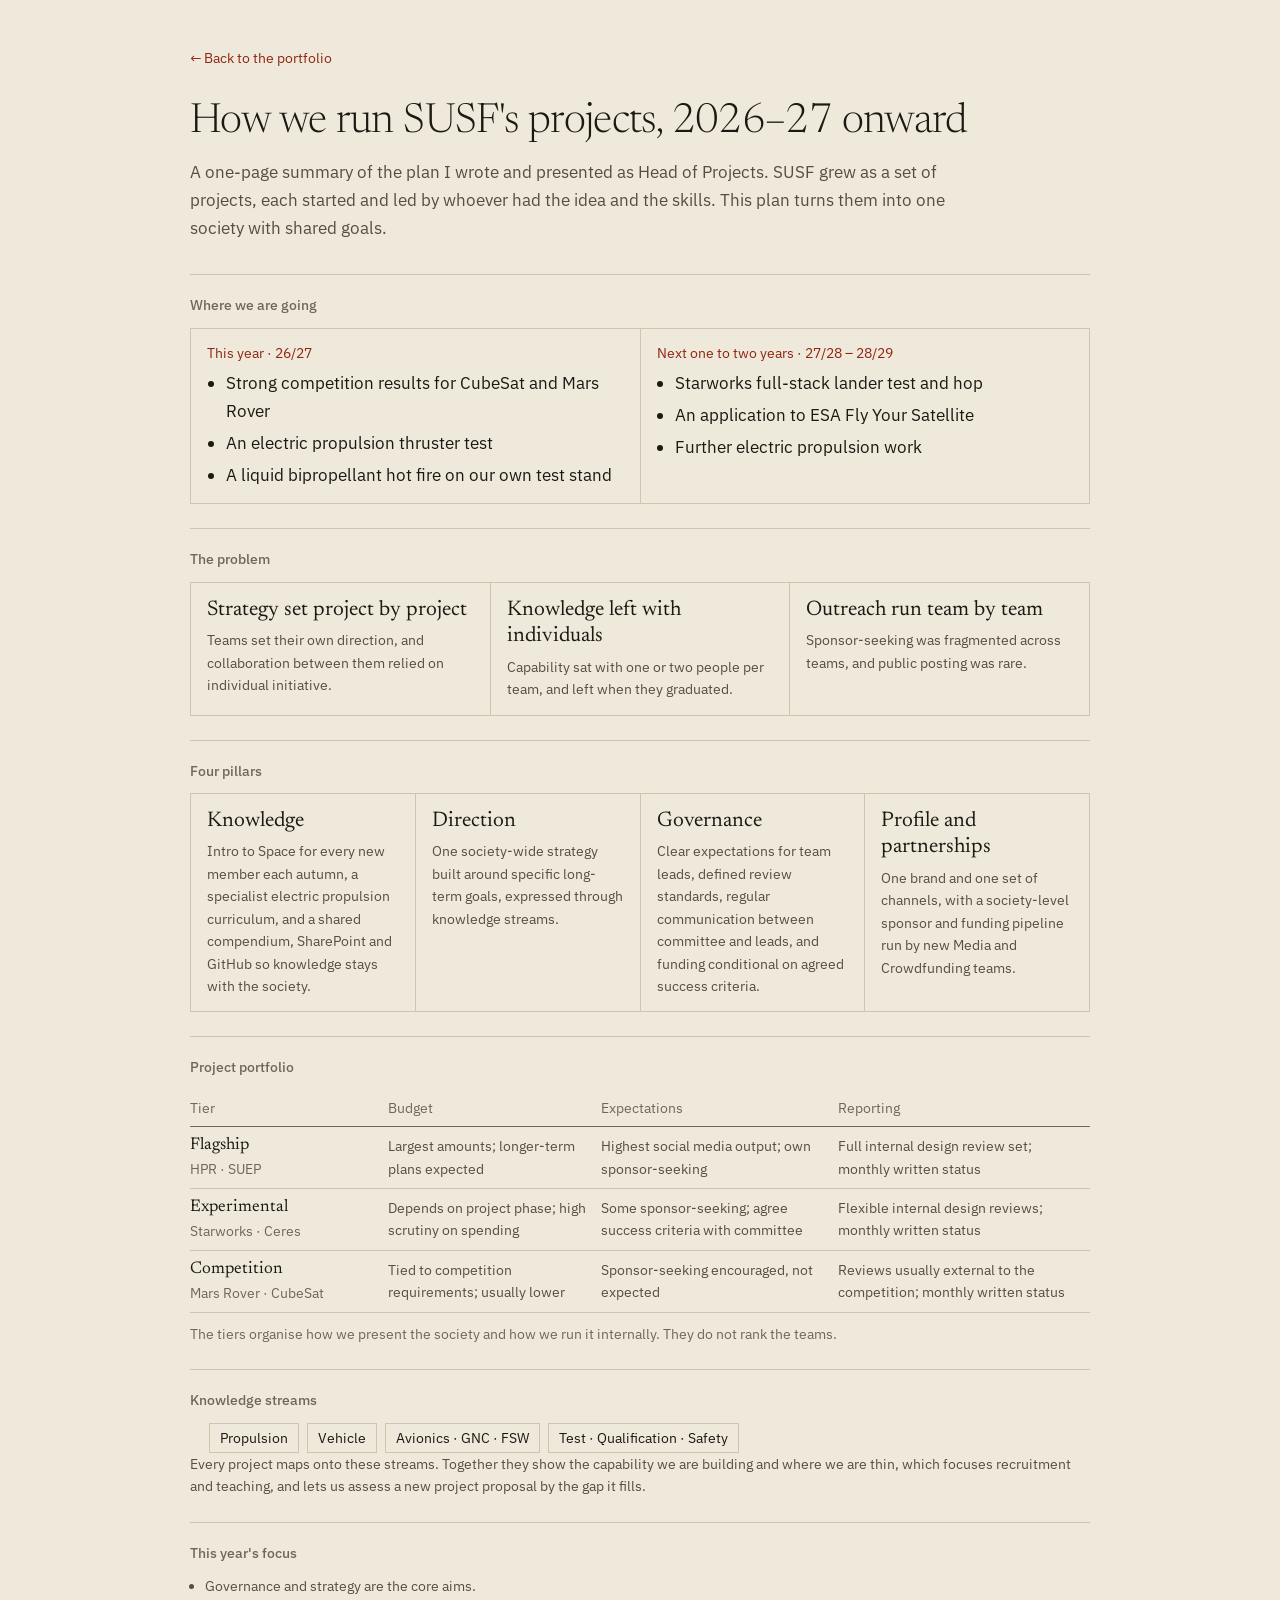
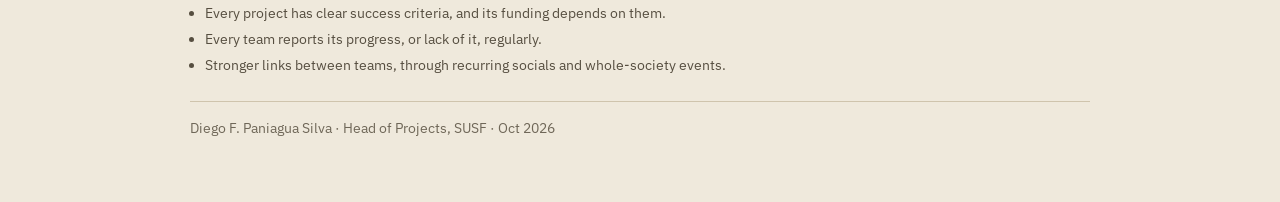
==== commit 38631608: "Replace mono with Plex Sans; drop eyebrows, tags, tints and inner dividers Inner dividers become spa" ====
--- a/strategy.html
+++ b/strategy.html
@@ -10,16 +10,15 @@
   </script>
   <link rel="preconnect" href="https://fonts.googleapis.com">
   <link rel="preconnect" href="https://fonts.gstatic.com" crossorigin>
-  <link href="https://fonts.googleapis.com/css2?family=IBM+Plex+Mono&family=IBM+Plex+Sans:wght@400;500&family=Newsreader:ital,opsz,wght@0,6..72,300;0,6..72,400;1,6..72,300&display=swap" rel="stylesheet">
-  <link rel="stylesheet" href="styles.css?v=2026-11-11a">
+  <link href="https://fonts.googleapis.com/css2?family=IBM+Plex+Sans:wght@400;500&family=Newsreader:ital,opsz,wght@0,6..72,300;0,6..72,400;1,6..72,300&display=swap" rel="stylesheet">
+  <link rel="stylesheet" href="styles.css?v=2026-11-18a">
   <style>
     /* One-pager: same tokens as the portfolio; fits one A4 sheet when printed. */
     .op { max-width: 980px; margin: 0 auto; padding: 48px var(--gutter) 64px; }
-    .op-back { font: var(--s-2)/1.5 var(--mono); letter-spacing: .08em; margin: 0 0 32px; }
-    .op-eyebrow { font: var(--s-2)/1.5 var(--mono); letter-spacing: .12em; text-transform: uppercase; color: var(--accent-text); margin: 0 0 8px; }
+    .op-back { font: var(--s-1)/1.5 var(--sans); margin: 0 0 32px; }
     .op h1 { font: 300 var(--s4)/1.1 var(--serif); letter-spacing: -.015em; margin: 0 0 12px; }
     .op-lede { color: var(--ink-2); max-width: 46em; margin: 0 0 32px; }
-    .op h2 { font: var(--s-2)/1.5 var(--mono); letter-spacing: .12em; text-transform: uppercase; color: var(--ink-3); margin: 0 0 12px; font-weight: 400; }
+    .op h2 { font: 500 var(--s-1)/1.5 var(--sans); color: var(--ink-3); margin: 0 0 12px; }
     .op section { border-top: 1px solid var(--rule); padding: 20px 0 24px; }
     :where(.op) p, :where(.op) li { margin: 0; }
     .op ul { margin: 0; padding-left: 1.1em; }
@@ -30,19 +29,18 @@
     .op-cols.two { grid-template-columns: repeat(2, minmax(0, 1fr)); }
     .op-cols.three { grid-template-columns: repeat(3, minmax(0, 1fr)); }
     .op-cols.four { grid-template-columns: repeat(4, minmax(0, 1fr)); }
-    .op-when { font: var(--s-2)/1.5 var(--mono); letter-spacing: .08em; color: var(--accent-text); margin: 0 0 6px !important; }
-    .op-num { font: var(--s-2)/1.5 var(--mono); color: var(--accent-text); margin: 0 0 2px !important; }
+    .op-when { font: var(--s-1)/1.5 var(--sans); color: var(--accent-text); margin: 0 0 6px !important; }
     .op-small { font-size: var(--s-1); color: var(--ink-2); }
     .op table { width: 100%; max-width: none; margin: 0; border-collapse: collapse; font-size: var(--s-1); }
     .op th, .op td { text-align: left; vertical-align: top; padding: 8px 12px 8px 0; border-bottom: 1px solid var(--rule); font-family: var(--sans); font-variant-numeric: normal; color: var(--ink-2); }
     .op thead th { border-bottom-color: var(--ink-3); }
-    .op thead th { font: var(--s-2)/1.5 var(--mono); letter-spacing: .08em; color: var(--ink-3); font-weight: 400; }
+    .op thead th { font: var(--s-1)/1.5 var(--sans); color: var(--ink-3); font-weight: 400; }
     .op tbody th { font: 400 var(--s0)/1.3 var(--serif); letter-spacing: 0; color: var(--ink); width: 22%; }
-    .op tbody th span { display: block; font: var(--s-2)/1.5 var(--mono); letter-spacing: .04em; color: var(--ink-3); margin-top: 2px; }
+    .op tbody th span { display: block; font: var(--s-1)/1.5 var(--sans); color: var(--ink-3); margin-top: 2px; }
     .op-note { font-size: var(--s-1); color: var(--ink-3); margin-top: 10px !important; }
     .op-streams { display: flex; flex-wrap: wrap; gap: 8px; margin: 0 0 10px; padding: 0; list-style: none; }
-    .op-streams li { margin: 0 !important; font: var(--s-2)/1.5 var(--mono); letter-spacing: .06em; border: 1px solid var(--rule); padding: 4px 10px; }
-    .op-sign { font: var(--s-2)/1.5 var(--mono); color: var(--ink-3); border-top: 1px solid var(--rule); padding-top: 16px; margin: 0; }
+    .op-streams li { margin: 0 !important; font: var(--s-1)/1.5 var(--sans); border: 1px solid var(--rule); padding: 4px 10px; }
+    .op-sign { font: var(--s-1)/1.5 var(--sans); color: var(--ink-3); border-top: 1px solid var(--rule); padding-top: 16px; margin: 0; }
     @media (max-width: 720px) {
       .op { padding-top: 32px; }
       .op-cols.three, .op-cols.four { grid-template-columns: minmax(0, 1fr); }
@@ -67,7 +65,7 @@
       .op-small, .op table, .op-note { font-size: 10px; }
       .op th, .op td { padding: 4px 10px 4px 0; }
       .op tbody th { font-size: 12px; }
-      .op-eyebrow, .op-when, .op-num, .op thead th, .op tbody th span, .op-streams li, .op-sign { font-size: 9px; }
+      .op-when, .op thead th, .op tbody th span, .op-streams li, .op-sign { font-size: 9px; }
       .op li + li { margin-top: 2px; }
     }
   </style>
@@ -76,7 +74,6 @@
 <main class="op">
   <p class="op-back"><a href="index.html#head-of-projects">← Back to the portfolio</a></p>
 
-  <p class="op-eyebrow">Southampton University Spaceflight Society · Oct 2026</p>
   <h1>How we run SUSF's projects, 2026–27 onward</h1>
   <p class="op-lede">A one-page summary of the plan I wrote and presented as Head of Projects. SUSF grew as a set of projects, each started and led by whoever had the idea and the skills. This plan turns them into one society with shared goals.</p>
 
@@ -114,10 +111,10 @@
   <section>
     <h2>Four pillars</h2>
     <div class="op-cols four">
-      <div><p class="op-num">01</p><h3>Knowledge</h3><p class="op-small">Intro to Space for every new member each autumn, a specialist electric propulsion curriculum, and a shared compendium, SharePoint and GitHub so knowledge stays with the society.</p></div>
-      <div><p class="op-num">02</p><h3>Direction</h3><p class="op-small">One society-wide strategy built around specific long-term goals, expressed through knowledge streams.</p></div>
-      <div><p class="op-num">03</p><h3>Governance</h3><p class="op-small">Clear expectations for team leads, defined review standards, regular communication between committee and leads, and funding conditional on agreed success criteria.</p></div>
-      <div><p class="op-num">04</p><h3>Profile and partnerships</h3><p class="op-small">One brand and one set of channels, with a society-level sponsor and funding pipeline run by new Media and Crowdfunding teams.</p></div>
+      <div><h3>Knowledge</h3><p class="op-small">Intro to Space for every new member each autumn, a specialist electric propulsion curriculum, and a shared compendium, SharePoint and GitHub so knowledge stays with the society.</p></div>
+      <div><h3>Direction</h3><p class="op-small">One society-wide strategy built around specific long-term goals, expressed through knowledge streams.</p></div>
+      <div><h3>Governance</h3><p class="op-small">Clear expectations for team leads, defined review standards, regular communication between committee and leads, and funding conditional on agreed success criteria.</p></div>
+      <div><h3>Profile and partnerships</h3><p class="op-small">One brand and one set of channels, with a society-level sponsor and funding pipeline run by new Media and Crowdfunding teams.</p></div>
     </div>
   </section>
 
--- a/styles.css
+++ b/styles.css
@@ -14,9 +14,8 @@
   --accent: #ae3019;
   --accent-text: #d95a40;
   --accent-wash: #26130f;
-  --accent-3: #6bb3a5;  /* verdigris: data labels, structure, tags, completed work */
+  --accent-3: #6bb3a5;  /* verdigris: data labels, structure, completed work */
   --brick: #8a2412;     /* solid brick surface: the top bar */
-  --card: #1d1411;      /* warm raised surface for open items and cards */
   --state-ok: #7d9668;
   --state-warn: #c09c62;
 
@@ -32,7 +31,6 @@
 
   --serif: "Newsreader", Georgia, serif;
   --sans: "IBM Plex Sans", system-ui, -apple-system, "Segoe UI", sans-serif;
-  --mono: "IBM Plex Mono", ui-monospace, "SF Mono", Menlo, monospace;
 
   --gutter: 40px;
   /* Starfield: sparse dust in two tile sizes so the repeat doesn't show; a few specks are verdigris */
@@ -54,7 +52,6 @@
     --accent-wash: #efdfd4;
     --accent-3: #2e6b62;
     --brick: #9b2a13;
-    --card: #faf0e5;
     --state-ok: #4f6b3f;
     --state-warn: #826227;
     --stars: none;  /* no starfield on light paper */
@@ -75,7 +72,6 @@
   --accent-wash: #efdfd4;
   --accent-3: #2e6b62;
   --brick: #9b2a13;
-  --card: #faf0e5;
   --state-ok: #4f6b3f;
   --state-warn: #826227;
   --stars: none;  /* no starfield on light paper */
@@ -104,7 +100,7 @@
 .skip {
   position: absolute; left: -9999px; top: 8px; z-index: 20;
   background: var(--paper-2); color: var(--ink); padding: 8px 16px;
-  font: var(--s-1) var(--mono);
+  font: var(--s-1) var(--sans);
 }
 .skip:focus { left: 8px; }
 
@@ -123,7 +119,7 @@
 .topbar .name:hover { text-decoration: none; }
 .topbar nav { display: flex; gap: 24px; margin-left: auto; overflow-x: auto; scrollbar-width: none; }
 .topbar nav::-webkit-scrollbar { display: none; }
-.topbar nav a { font: var(--s-2)/1.6 var(--mono); letter-spacing: .12em; color: var(--ink-2); white-space: nowrap; }
+.topbar nav a { font: var(--s-1)/1.6 var(--sans); color: var(--ink-2); white-space: nowrap; }
 .topbar nav a:hover { color: var(--ink); text-decoration: none; }
 
 .toggle {
@@ -137,7 +133,7 @@
 /* ---------- Data rows, inline: key/value pairs on one line ---------- */
 .meta { display: flex; flex-wrap: wrap; gap: 6px 28px; margin: 0; }
 .meta > span { display: inline-flex; align-items: baseline; gap: 10px; }
-.meta .k { font: var(--s-2)/1.5 var(--mono); letter-spacing: .12em; color: var(--accent-3); }
+.meta .k { font: var(--s-1)/1.5 var(--sans); color: var(--accent-3); }
 .meta .v { font-size: var(--s-1); line-height: 1.5; color: var(--ink); }
 
 /* ---------- Hero ---------- */
@@ -170,7 +166,7 @@
   background: var(--paper-3); border: 1px solid var(--rule);
   display: grid; place-items: center;
 }
-.photo span { font: var(--s-2)/1 var(--mono); letter-spacing: .12em; color: var(--ink-2); }
+.photo span { font: var(--s-1)/1 var(--sans); color: var(--ink-2); }
 .photo img { position: absolute; inset: 0; width: 100%; height: 100%; object-fit: cover; }
 
 /* Buttons */
@@ -178,7 +174,7 @@
 .links-note { font-size: var(--s-1); color: var(--ink-3); margin: 14px 0 0; max-width: 46ch; }
 .btn[hidden] { display: none; }
 .btn {
-  font: var(--s-2)/1 var(--mono); letter-spacing: .12em;
+  font: var(--s-1)/1 var(--sans);
   padding: 13px 22px; border: 1px solid var(--rule); color: var(--ink-2); background: none; cursor: pointer;
 }
 .btn:hover { color: var(--accent-3); border-color: var(--accent-3); text-decoration: none; }
@@ -196,7 +192,6 @@
 /* ---------- Sections ---------- */
 section.block { padding: 64px 0 0; }
 .block-head { margin-bottom: 32px; display: flex; flex-wrap: wrap; align-items: flex-end; justify-content: space-between; gap: 16px 32px; }
-.block-head .num { font: var(--s-2)/1.5 var(--mono); letter-spacing: .12em; color: var(--accent-text); margin: 0 0 8px; }
 .block-head h2 { font: 300 var(--s4)/1.1 var(--serif); letter-spacing: -.015em; margin: 0 0 12px; }
 .block-head p { color: var(--ink-2); max-width: 62ch; margin: 0; }
 .block-head .btn { padding: 9px 16px; }
@@ -205,7 +200,7 @@
 .about { max-width: 62ch; margin: 0 0 24px; border-top: 1px solid var(--rule); border-bottom: 1px solid var(--rule); }
 .about > summary { list-style: none; cursor: pointer; display: flex; justify-content: space-between; align-items: center; gap: 16px; padding: 12px 0; }
 .about > summary::-webkit-details-marker { display: none; }
-.about-label { font: var(--s-1)/1.5 var(--mono); letter-spacing: .12em; color: var(--accent-text); }
+.about-label { font: var(--s-1)/1.5 var(--sans); color: var(--accent-text); }
 .about .fold { display: inline-flex; align-items: center; justify-content: center; width: 28px; height: 28px; border: 1px solid var(--accent); color: var(--accent-text); font-size: var(--s0); }
 .about > summary:hover .about-label { color: var(--ink); }
 .about > summary:hover .fold { background: var(--accent); color: var(--paper); }
@@ -214,13 +209,14 @@
 .about p { color: var(--ink-2); margin: 0 0 12px; }
 
 /* ---------- Flagships ---------- */
-.flagship { border-top: 1px solid var(--accent-3); padding: 28px 0 0; }
-.flagship > summary { list-style: none; cursor: pointer; display: block; padding-bottom: 28px; }
+.flagship { padding: 28px 0 0; }
+.flagship:first-of-type { border-top: 1px solid var(--accent-3); }  /* opens the list, like .ledger and .years */
+.flagship > summary { list-style: none; cursor: pointer; display: grid; grid-template-columns: minmax(0, 1fr) auto; column-gap: 16px; padding-bottom: 28px; }
+.flagship > summary > * { grid-column: 1; }
 .flagship > summary::-webkit-details-marker { display: none; }
 .flagship[open] > summary { padding-bottom: 0; }
 .flagship[open] { padding-bottom: 40px; }
-.flag-top { display: flex; justify-content: space-between; align-items: baseline; gap: 16px; margin: 0 0 12px; }
-.flag-label { font: var(--s-2)/1.5 var(--mono); letter-spacing: .12em; color: var(--accent-text); }
+.flagship > summary > .fold { grid-column: 2; grid-row: 1; padding-top: 12px; }
 .flagship[open] .fold::after { content: "\2212"; }
 .flagship > summary:hover .fold { color: var(--ink); }
 .flagship > summary:hover h3 { color: var(--accent-3); }
@@ -237,7 +233,7 @@
 /* Before -> after table: text in every column */
 table.ba { max-width: 720px; }
 table.ba th, table.ba td { text-align: left; font-family: var(--sans); font-variant-numeric: normal; }
-table.ba td:first-child { font: var(--s-2)/1.5 var(--mono); letter-spacing: .12em; color: var(--accent-3); white-space: nowrap; }
+table.ba td:first-child { font: var(--s-1)/1.5 var(--sans); color: var(--accent-3); white-space: nowrap; }
 table.ba td:nth-child(2) { color: var(--ink-3); }
 table.ba td:nth-child(3) { color: var(--ink); font-size: var(--s-1); }
 
@@ -245,23 +241,21 @@
 .rows { margin: 0; }
 .rows div { display: flex; justify-content: space-between; align-items: baseline; gap: 16px; padding: 6px 0; border-bottom: 1px solid var(--rule); }
 .rows div:first-child { border-top: 1px solid var(--rule); }
-.rows dt { font: var(--s-2)/1.5 var(--mono); letter-spacing: .12em; color: var(--accent-3); margin: 0; }
+.rows dt { font: var(--s-1)/1.5 var(--sans); color: var(--accent-3); margin: 0; }
 .rows dd { margin: 0; font-size: var(--s-1); color: var(--ink); text-align: right; }
 
 /* Dated list (milestones, timelines inside an entry) */
 .dated { margin: 0; padding: 0; list-style: none; }
-.dated li { display: grid; grid-template-columns: 88px minmax(0, 1fr); gap: 16px; padding: 6px 0; border-bottom: 1px solid var(--rule); }
-.dated li:first-child { border-top: 1px solid var(--rule); }
-.dated .d { font: var(--s-2)/1.9 var(--mono); letter-spacing: .12em; color: var(--accent-3); }
+.dated li { display: grid; grid-template-columns: 88px minmax(0, 1fr); gap: 16px; padding: 4px 0; }
+.dated .d { font: var(--s-1)/1.9 var(--sans); color: var(--accent-3); }
 
 /* Placeholder for a missing asset: visible on purpose until filled */
 .asset-todo {
   display: block; margin: 8px 0 0; padding: 14px 16px; max-width: 420px;
   border: 1px dashed var(--accent); background: var(--accent-wash); color: var(--accent-text);
-  font: var(--s-2)/1.5 var(--mono); letter-spacing: .12em;
-}
-
-.when-mini { font: var(--s-2)/1.5 var(--mono); letter-spacing: .12em; color: var(--ink-3); margin: 0 0 8px; }
+  font: var(--s-1)/1.5 var(--sans);
+}
+
 .xlink { margin: 0; color: var(--ink-2); }
 .next-text { font-size: var(--s1); line-height: 1.5; color: var(--ink) !important; }
 .journey li.upcoming::before { border-style: dashed; }
@@ -273,25 +267,24 @@
 .ledger { --cols: 120px minmax(0, 1fr) 112px 16px; border-top: 1px solid var(--accent-3); }
 .ledger-head, .row > summary { display: grid; grid-template-columns: var(--cols); gap: 24px; }
 .ledger-head {
-  padding: 8px 0; border-bottom: 1px solid var(--rule);
-  font: var(--s-2)/1.5 var(--mono); letter-spacing: .12em; color: var(--ink-3);
+  padding: 8px 0;
+  font: var(--s-1)/1.5 var(--sans); color: var(--ink-3);
 }
 .ledger-head span:nth-child(3) { text-align: right; }
 
-.row { border-bottom: 1px solid var(--rule); }
 .row > summary { list-style: none; cursor: pointer; align-items: baseline; padding: 16px 0; }
 .row:not([open]) .hook { display: none; }
 .row:not([open]) h3 { margin: 0; }
 .row > summary::-webkit-details-marker { display: none; }
-.row .when { font: var(--s-2)/1.5 var(--mono); letter-spacing: .12em; color: var(--ink-3); }
+.row .when { font: var(--s-1)/1.5 var(--sans); color: var(--ink-3); }
 .row h3 { font: 400 var(--s1)/1.3 var(--serif); letter-spacing: -.01em; margin: 0 0 4px; }
 .hook { display: block; color: var(--ink-2); font-size: var(--s-1); line-height: 1.55; max-width: 62ch; }
-.status { font: var(--s-2)/1.5 var(--mono); letter-spacing: .12em; text-align: right; }
+.status { font: var(--s-1)/1.5 var(--sans); text-align: right; }
 .status.ok { color: var(--accent-3); }
 .status.warn { color: var(--state-warn); }
 .status.off { color: var(--ink-3); }
 .status.accent { color: var(--accent-text); }
-.fold { font: var(--s-1)/1 var(--mono); color: var(--ink-3); text-align: right; }
+.fold { font: var(--s-1)/1 var(--sans); color: var(--ink-3); text-align: right; }
 .fold::after { content: "+"; }
 .row[open] .fold::after { content: "\2212"; }
 .row > summary:hover .fold { color: var(--ink); }
@@ -302,14 +295,13 @@
 
 /* Six-part engineering write-up: why, method, stack & code, learnt, next */
 .sections { margin: 0; max-width: 64ch; }
-.sections > div { padding: 16px 0; border-top: 1px solid var(--rule); }
-.sections > div:first-child { border-top: 0; padding-top: 0; }
-.sections dt { font: var(--s-2)/1.5 var(--mono); letter-spacing: .12em; color: var(--accent-3); margin: 0 0 6px; }
+.sections > div { padding: 24px 0 0; }
+.sections > div:first-child { padding-top: 0; }
+.sections dt { font: var(--s-1)/1.5 var(--sans); color: var(--accent-3); margin: 0 0 6px; }
 .sections dd { margin: 0; color: var(--ink-2); }
 .sections table { margin: 16px 0 0; }
-.sections .tags { margin-bottom: 8px; }
 .sections .note { font-size: var(--s-1); color: var(--ink-3); }
-.sections .repo { font: var(--s-2)/1.5 var(--mono); letter-spacing: .06em; }
+.sections .repo { font: var(--s-1)/1.5 var(--sans); }
 .todo { background: var(--accent-wash); color: var(--accent-text); padding: 2px 6px; font-size: var(--s-1); }
 
 .metrics { grid-template-columns: repeat(3, 1fr); margin: 0 0 24px; max-width: 720px; }
@@ -322,17 +314,15 @@
 .points li strong { color: var(--ink); font-weight: 500; }
 .points li::marker { color: var(--ink-3); }
 
-.tags { display: flex; flex-wrap: wrap; gap: 4px 16px; margin: 0; padding: 0; list-style: none; }
-.tags li { font: var(--s-2)/1.5 var(--mono); letter-spacing: .12em; color: var(--accent-3); }
 
 .foot { display: flex; flex-wrap: wrap; align-items: baseline; justify-content: space-between; gap: 12px 24px; }
-.foot a { font: var(--s-2)/1.5 var(--mono); letter-spacing: .12em; }
+.foot a { font: var(--s-1)/1.5 var(--sans); }
 
 /* "More detail" inside a card */
-.more { margin-top: 24px; border-top: 1px solid var(--rule); padding-top: 16px; max-width: 62ch; }
+.more { margin-top: 32px; max-width: 62ch; }
 .more > summary {
   cursor: pointer; list-style: none;
-  font: var(--s-2)/1.5 var(--mono); letter-spacing: .12em; color: var(--accent-text);
+  font: var(--s-1)/1.5 var(--sans); color: var(--accent-text);
 }
 .more > summary::-webkit-details-marker { display: none; }
 .more > summary::before { content: "+ "; }
@@ -342,10 +332,10 @@
 .more p strong { color: var(--ink); font-weight: 500; }
 
 table { border-collapse: collapse; width: 100%; max-width: 62ch; margin: 0 0 24px; font-size: var(--s-1); }
-th { font: var(--s-2)/1.5 var(--mono); letter-spacing: .12em; color: var(--accent-3); text-align: left; font-weight: 400; border-bottom: 1px solid var(--accent-3); padding: 8px 12px 8px 0; }
+th { font: var(--s-1)/1.5 var(--sans); color: var(--accent-3); text-align: left; font-weight: 400; border-bottom: 1px solid var(--accent-3); padding: 8px 12px 8px 0; }
 td { border-bottom: 1px solid var(--rule); padding: 8px 12px 8px 0; color: var(--ink-2); }
 th:not(:first-child), td:not(:first-child) { text-align: right; font-variant-numeric: tabular-nums; }
-td:not(:first-child) { font-family: var(--mono); color: var(--ink); }
+td:not(:first-child) { color: var(--ink); }
 
 .subhead { font: 400 var(--s1)/1.3 var(--serif); margin: 48px 0 16px; }
 
@@ -374,7 +364,7 @@
 .journey li > * { grid-column: 2; }
 .journey .when {
   grid-column: 1; grid-row: 1 / span 3; text-align: right;
-  font: var(--s-2)/1.5 var(--mono); letter-spacing: .12em; color: var(--ink-3); margin: 4px 0 0;
+  font: var(--s-1)/1.5 var(--sans); color: var(--ink-3); margin: 4px 0 0;
 }
 .journey h3 { font: 400 var(--s1)/1.3 var(--serif); letter-spacing: -.01em; margin: 0 0 8px; }
 .journey p { margin: 0; color: var(--ink-2); max-width: 62ch; }
@@ -387,11 +377,10 @@
 
 /* ---------- Journey year groups ---------- */
 .years { border-top: 1px solid var(--accent-3); max-width: 900px; }
-.year { border-bottom: 1px solid var(--rule); }
 .year > summary { list-style: none; cursor: pointer; display: flex; align-items: baseline; gap: 20px; padding: 16px 0; }
 .year > summary::-webkit-details-marker { display: none; }
 .year-label { font: 400 var(--s2)/1.2 var(--serif); letter-spacing: -.01em; color: var(--ink); }
-.year-count { font: var(--s-2)/1.5 var(--mono); letter-spacing: .12em; color: var(--accent-3); }
+.year-count { font: var(--s-1)/1.5 var(--sans); color: var(--accent-3); }
 .year > summary .fold { margin-left: auto; }
 .year[open] .fold::after { content: "\2212"; }
 .year > summary:hover .fold { color: var(--ink); }
@@ -399,14 +388,13 @@
 .year > .journey { padding: 8px 0 8px; }
 
 /* ---------- Closing: what's next ---------- */
-.closing .num { font: var(--s-2)/1.5 var(--mono); letter-spacing: .12em; color: var(--accent-text); margin: 0 0 8px; }
 .closing h2 { font: 300 var(--s4)/1.1 var(--serif); letter-spacing: -.015em; margin: 0 0 12px; }
 .closing .next-text { max-width: 34em; margin: 0 0 28px; }
 
 /* ---------- Footer ---------- */
 footer { border-top: 1px solid var(--rule); margin-top: 64px; padding: 48px 0 64px; }
 footer .wrap { display: flex; flex-wrap: wrap; gap: 12px 32px; justify-content: space-between; }
-footer, footer a { font: var(--s-2)/1.5 var(--mono); letter-spacing: .12em; }
+footer, footer a { font: var(--s-1)/1.5 var(--sans); }
 footer { color: var(--ink-3); }
 
 /* ---------- Breakpoints: 1024 / 720 ---------- */
@@ -479,7 +467,7 @@
 /* Current section in the nav, and back-to-top links */
 .topbar nav a.active { color: var(--accent-text); }
 .to-top { margin: 24px 0 0; text-align: right; }
-.to-top a { font: var(--s-2)/1.5 var(--mono); letter-spacing: .12em; color: var(--ink-3); }
+.to-top a { font: var(--s-1)/1.5 var(--sans); color: var(--ink-3); }
 .to-top a:hover { color: var(--ink); text-decoration: none; }
 @media print { .to-top { display: none; } }
 
@@ -495,7 +483,7 @@
 .gallery figcaption { font: var(--s-1)/1.5 var(--sans); letter-spacing: 0; color: var(--ink-3); margin-top: 6px; }
 @media (max-width: 720px) { .gallery { grid-template-columns: minmax(0, 1fr); } }
 .row-body .gallery { margin: 16px 0; max-width: 820px; align-items: start; }
-.row-body .gallery + .sections > div:first-child { border-top: 1px solid var(--rule); padding-top: 16px; }
+.row-body .gallery + .sections > div:first-child { padding-top: 24px; }
 
 /* Photo grid (uniform 4:3 thumbnails; click for the full photo) */
 .sections > div:has(.photos) dd { max-width: none; }
@@ -535,12 +523,11 @@
 
 /* Document list (downloads) */
 .docs { list-style: none; margin: 0 0 8px; padding: 0; }
-.docs li { padding: 6px 0; border-bottom: 1px solid var(--rule); display: flex; flex-wrap: wrap; gap: 4px 12px; align-items: baseline; }
-.docs li:first-child { border-top: 1px solid var(--rule); }
+.docs li { padding: 4px 0; display: flex; flex-wrap: wrap; gap: 4px 12px; align-items: baseline; }
 .docs a::after { content: " →"; }
 .sections dd p.note { margin: 8px 0 0; }
 
-/* ---------- Colour layer: brick top bar, edges, cards ---------- */
+/* ---------- Colour layer: brick top bar and edges ---------- */
 
 /* Top bar in solid brick; tokens inside it switch to light-on-brick */
 .topbar {
@@ -551,23 +538,18 @@
 .topbar nav a { opacity: .8; }
 .topbar nav a:hover, .topbar nav a.active { opacity: 1; color: var(--ink); text-decoration: underline; text-underline-offset: 6px; }
 
-/* Edges: a brick strip on each flagship and card, a bar beside an open row, an underline on an open year */
-.flagship { border-top: 4px solid var(--accent); }
+/* Edges: a brick strip on each upcoming card, a bar beside an open row or flagship, an underline on an open year */
 .mini article { border-top: 4px solid var(--accent); }
-.row { position: relative; }
-.row[open]::before { content: ""; position: absolute; left: -16px; top: 12px; bottom: 24px; width: 3px; background: var(--accent); }
+.row, .flagship { position: relative; }
+.row[open]::before, .flagship[open]::before { content: ""; position: absolute; left: -16px; top: 12px; bottom: 24px; width: 3px; background: var(--accent); }
+.flagship[open]::before { top: 28px; }
 .year[open] > summary .year-label { box-shadow: inset 0 -3px 0 var(--accent); }
 
-/* Cards: open items and upcoming cards sit on a warm raised surface */
-.mini article { background: var(--card); }
-.flagship[open] .flag-body { background: var(--card); padding: 24px; margin: 0 -24px; }
-.row[open] .row-body { background: var(--card); padding-top: 24px; padding-right: 24px; margin-bottom: 16px; }
 @media (max-width: 720px) {
-  .row[open]::before { left: -10px; }
-  .flagship[open] .flag-body { padding: 16px; margin: 0 -16px; }
-  .row[open] .row-body { padding: 16px; }
-}
-
-@media print {
-  .flagship[open] .flag-body, .row[open] .row-body, .mini article { background: none; }
-}
+  .row[open]::before, .flagship[open]::before { left: -10px; }
+}
+
+
+/* Labels and figures in Plex Sans: labels get weight 500, dates and numbers use tabular figures so they line up */
+.sections dt, .rows dt, .meta .k, th, table.ba td:first-child, .ledger-head { font-weight: 500; }
+.when, .dated .d, .year-count, .status, td, .rows dd { font-variant-numeric: tabular-nums; }
